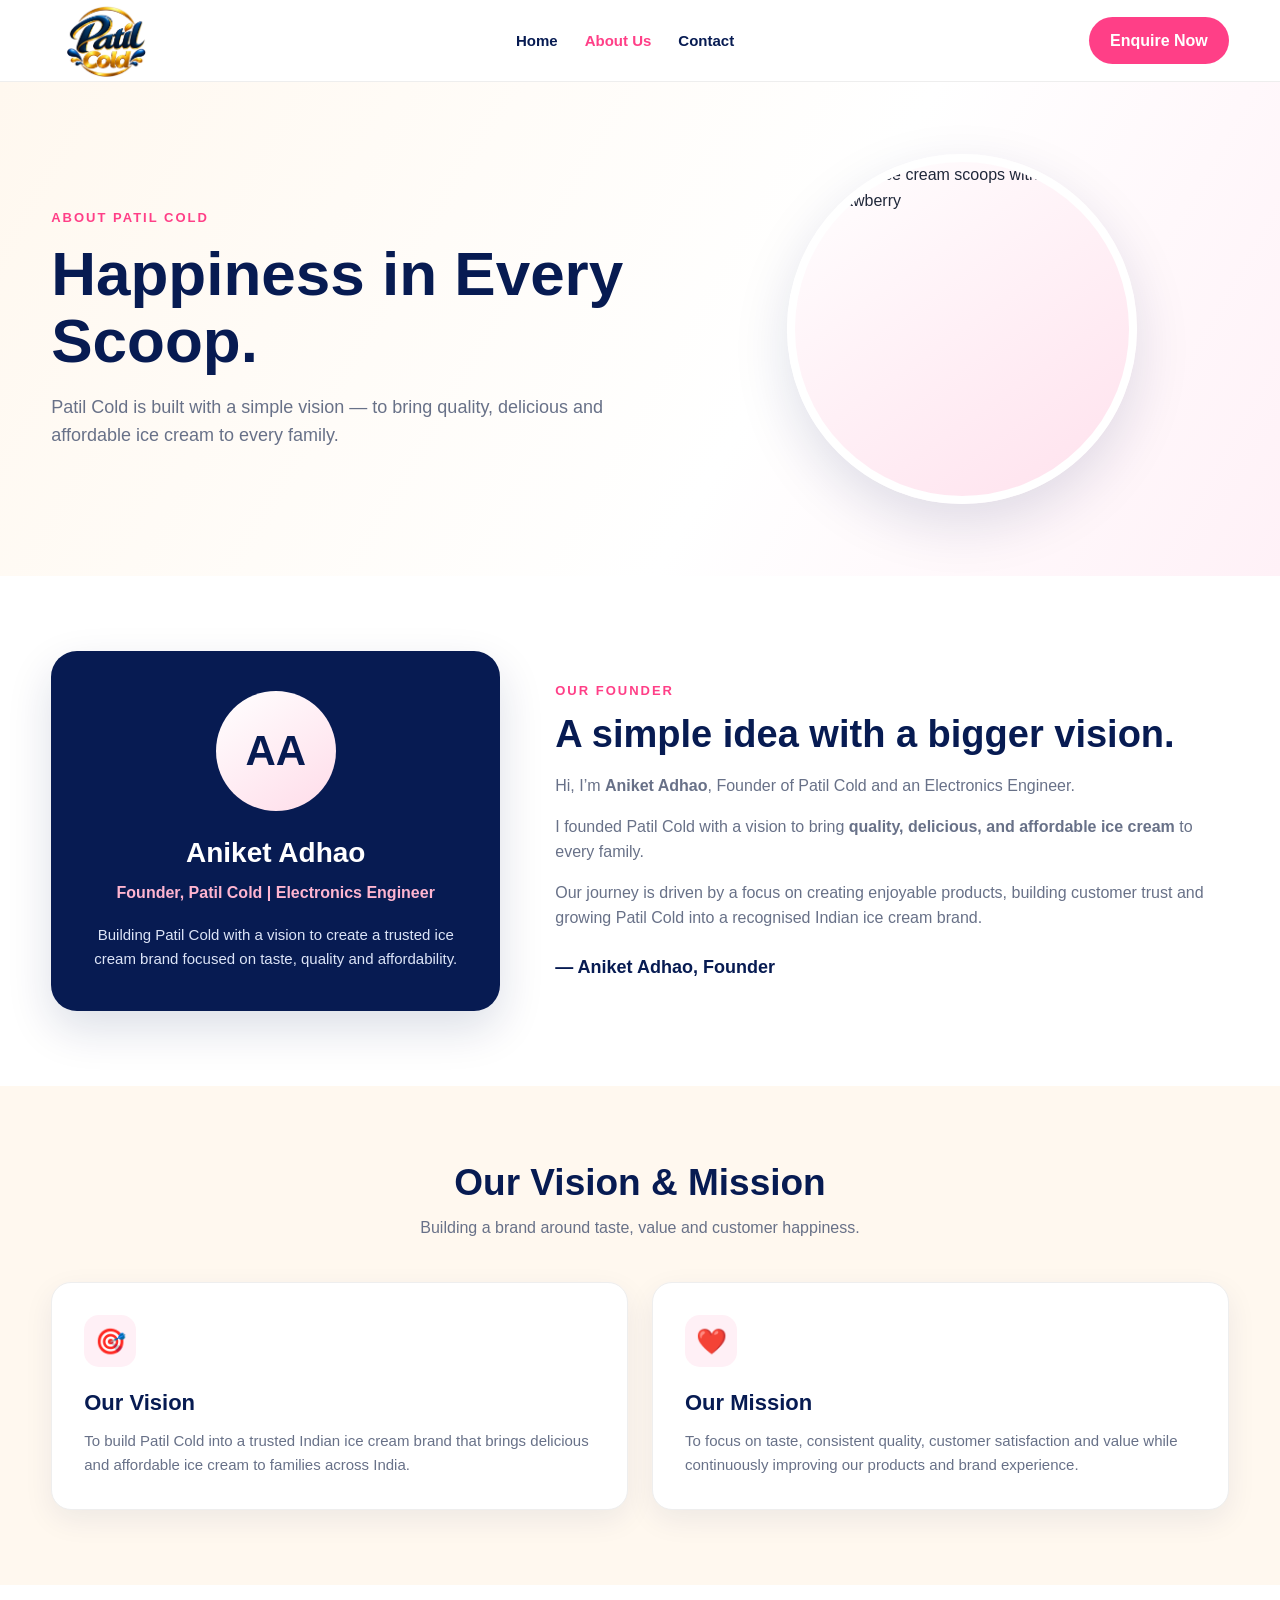
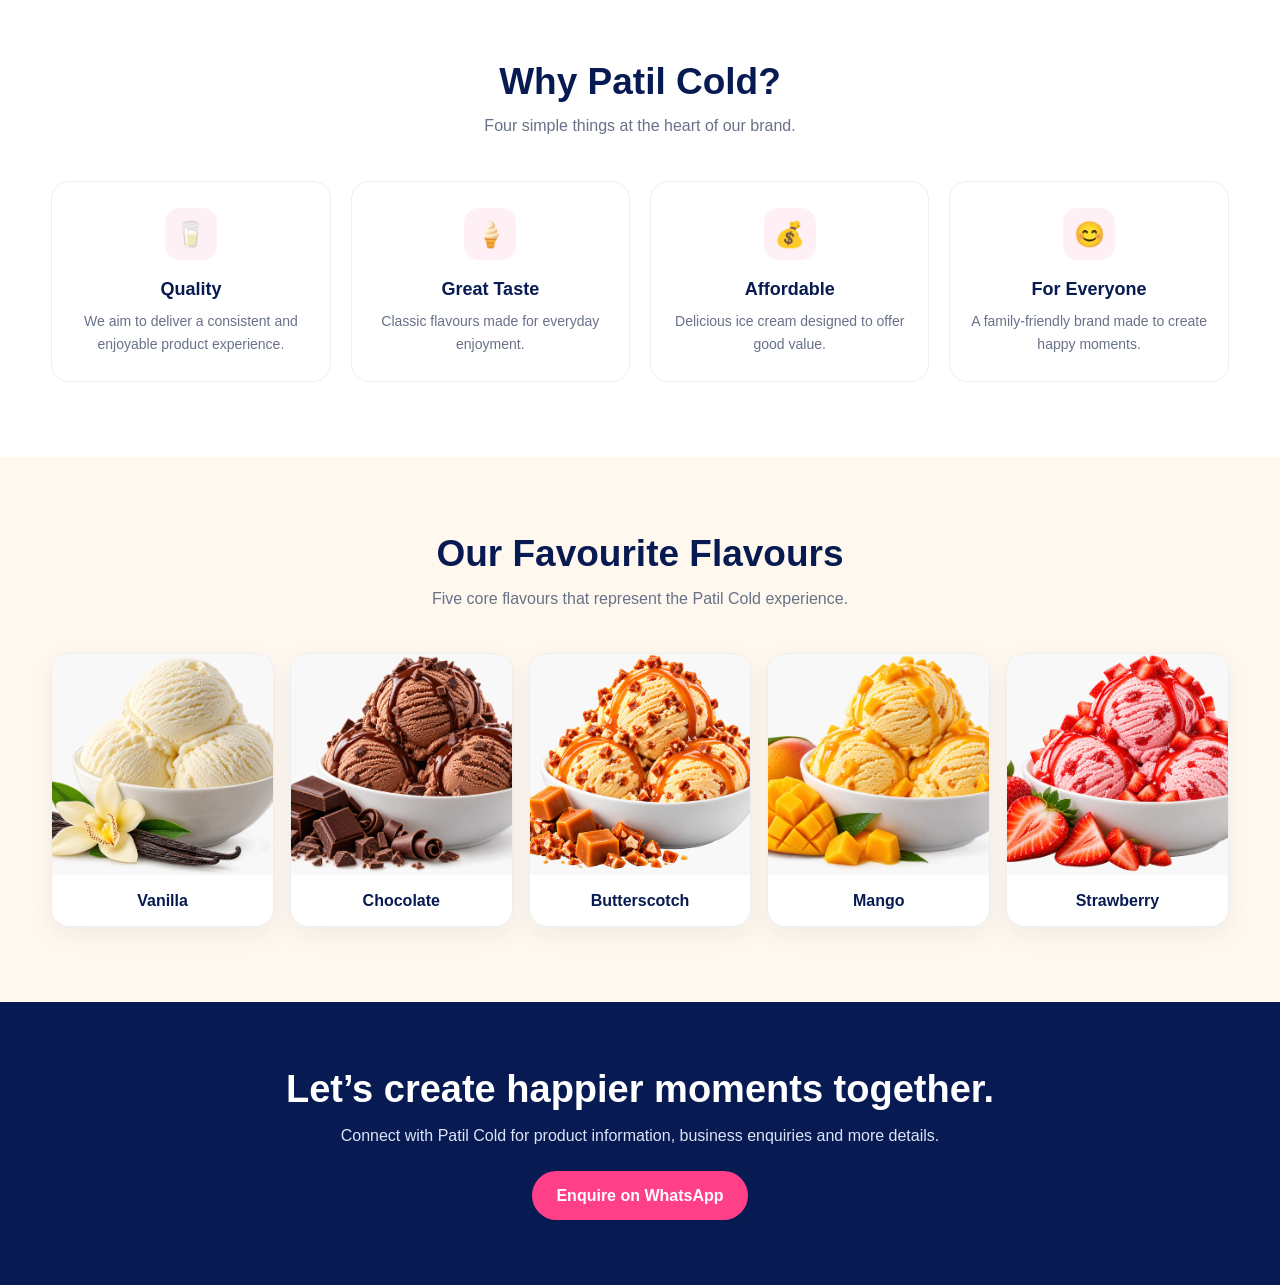
==== about.html @ 22b80b86 "Update about.html" ====
<!DOCTYPE html>
<html lang="en">
<head>
<meta charset="UTF-8">
<meta name="viewport" content="width=device-width, initial-scale=1.0">
<title>About Us | Patil Cold</title>
<meta name="description" content="Learn about Patil Cold, its founder Aniket Adhao, and our vision to bring quality, delicious and affordable ice cream to every family.">

<style>
* {
  box-sizing: border-box;
  margin: 0;
  padding: 0;
}

:root {
  --navy: #071b52;
  --pink: #ff3f87;
  --cream: #fff8ef;
  --text: #20283a;
  --muted: #687188;
}

html {
  scroll-behavior: smooth;
}

body {
  font-family: Arial, Helvetica, sans-serif;
  color: var(--text);
  background: #fff;
  line-height: 1.6;
}

a {
  text-decoration: none;
  color: inherit;
}

.container {
  width: 92%;
  max-width: 1180px;
  margin: 0 auto;
}

/* HEADER */
.site-header {
  height: 82px;
  background: #fff;
  border-bottom: 1px solid #eee;
  position: sticky;
  top: 0;
  z-index: 1000;
}

.header-inner {
  height: 100%;
  display: flex;
  align-items: center;
  justify-content: space-between;
  gap: 24px;
}

/* Smaller logo */
.logo {
  display: block;
  width: 110px;
  max-height: 72px;
  height: auto;
  object-fit: contain;
}

.nav-links {
  display: flex;
  align-items: center;
  gap: 27px;
  color: var(--navy);
  font-size: 15px;
  font-weight: 600;
}

.nav-links a:hover,
.nav-links a.active {
  color: var(--pink);
}

.enquire-btn {
  display: inline-block;
  background: var(--pink);
  color: #fff;
  padding: 11px 21px;
  border-radius: 25px;
  font-weight: 700;
  white-space: nowrap;
}

.menu-btn {
  display: none;
  background: transparent;
  border: 0;
  color: var(--navy);
  font-size: 28px;
  cursor: pointer;
}

/* ABOUT HERO */
.about-hero {
  background: linear-gradient(
    120deg,
    #fff8ef 0%,
    #fff 60%,
    #fff1f7 100%
  );
  padding: 72px 0;
}

.hero-inner {
  display: grid;
  grid-template-columns: 1.05fr 0.95fr;
  align-items: center;
  gap: 55px;
}

.eyebrow {
  font-size: 13px;
  letter-spacing: 2px;
  text-transform: uppercase;
  color: var(--pink);
  font-weight: 800;
  margin-bottom: 12px;
}

.hero-copy h1 {
  font-size: clamp(40px, 5vw, 62px);
  line-height: 1.08;
  color: var(--navy);
  margin-bottom: 18px;
}

.hero-copy p {
  max-width: 650px;
  color: var(--muted);
  font-size: 18px;
}

/* CIRCULAR ICE CREAM PHOTO */
.hero-badge {
  width: min(350px, 85vw);
  aspect-ratio: 1;
  margin: auto;
  border-radius: 50%;
  overflow: hidden;
  background: linear-gradient(145deg, #fff, #ffe1ed);
  border: 8px solid #fff;
  box-shadow: 0 20px 55px rgba(7, 27, 82, 0.13);
}

.hero-badge img {
  width: 100%;
  height: 100%;
  display: block;
  object-fit: cover;
  object-position: center;
}

/* GENERAL SECTIONS */
.section {
  padding: 75px 0;
}

/* FOUNDER */
.founder-grid {
  display: grid;
  grid-template-columns: 0.8fr 1.2fr;
  gap: 55px;
  align-items: center;
}

.founder-card {
  background: var(--navy);
  color: #fff;
  border-radius: 26px;
  padding: 40px;
  text-align: center;
  box-shadow: 0 18px 45px rgba(7, 27, 82, 0.14);
}

.founder-avatar {
  width: 120px;
  height: 120px;
  margin: 0 auto 20px;
  border-radius: 50%;
  background: linear-gradient(145deg, #fff, #ffdce9);
  display: flex;
  align-items: center;
  justify-content: center;
  color: var(--navy);
  font-size: 42px;
  font-weight: 800;
}

.founder-card h2 {
  font-size: 28px;
  margin-bottom: 4px;
}

.founder-role {
  color: #ffb5d0;
  font-weight: 700;
  margin-bottom: 18px;
}

.founder-card p {
  color: #dce4f7;
  font-size: 15px;
}

.story h2 {
  color: var(--navy);
  font-size: 38px;
  line-height: 1.15;
  margin-bottom: 16px;
}

.story p {
  color: var(--muted);
  margin-bottom: 15px;
}

.signature {
  margin-top: 22px;
  color: var(--navy);
  font-weight: 800;
  font-size: 18px;
}

/* VISION AND MISSION */
.cream {
  background: var(--cream);
}

.section-heading {
  text-align: center;
  max-width: 760px;
  margin: 0 auto 42px;
}

.section-heading h2 {
  color: var(--navy);
  font-size: 37px;
  line-height: 1.2;
  margin-bottom: 9px;
}

.section-heading p {
  color: var(--muted);
}

.vision-grid {
  display: grid;
  grid-template-columns: 1fr 1fr;
  gap: 24px;
}

.info-card {
  background: #fff;
  border: 1px solid #eee;
  border-radius: 20px;
  padding: 32px;
  box-shadow: 0 10px 30px rgba(7, 27, 82, 0.07);
}

.icon {
  width: 52px;
  height: 52px;
  border-radius: 15px;
  background: #fff0f6;
  display: flex;
  align-items: center;
  justify-content: center;
  font-size: 25px;
  margin-bottom: 18px;
}

.info-card h3 {
  color: var(--navy);
  font-size: 22px;
  margin-bottom: 8px;
}

.info-card p {
  color: var(--muted);
  font-size: 15px;
}

/* WHY PATIL COLD */
.why-grid {
  display: grid;
  grid-template-columns: repeat(4, 1fr);
  gap: 20px;
}

.why-card {
  padding: 26px 20px;
  text-align: center;
  border: 1px solid #eee;
  border-radius: 18px;
  background: #fff;
}

.why-card .icon {
  margin: 0 auto 15px;
}

.why-card h3 {
  font-size: 18px;
  color: var(--navy);
  margin-bottom: 7px;
}

.why-card p {
  font-size: 14px;
  color: var(--muted);
}

/* FLAVOURS */
.flavour-grid {
  display: grid;
  grid-template-columns: repeat(5, 1fr);
  gap: 16px;
}

.flavour-card {
  border-radius: 18px;
  overflow: hidden;
  background: #fff;
  border: 1px solid #eee;
  box-shadow: 0 8px 24px rgba(7, 27, 82, 0.06);
}

.flavour-card img {
  display: block;
  width: 100%;
  aspect-ratio: 1 / 1;
  object-fit: cover;
  background: #f8f8f8;
}

.flavour-card div {
  padding: 13px;
  text-align: center;
}

.flavour-card h3 {
  font-size: 16px;
  color: var(--navy);
}

/* WHATSAPP CTA */
.cta {
  background: var(--navy);
  color: #fff;
  text-align: center;
  padding: 65px 20px;
}

.cta h2 {
  font-size: 38px;
  line-height: 1.2;
  margin-bottom: 10px;
}

.cta p {
  color: #dce4f7;
  max-width: 650px;
  margin: 0 auto 22px;
}

.cta a {
  display: inline-block;
  background: var(--pink);
  color: #fff;
  padding: 12px 24px;
  border-radius: 25px;
  font-weight: 700;
}

/* RESPONSIVE */
@media (max-width: 1000px) {
  .nav-links {
    gap: 17px;
  }

  .flavour-grid {
    grid-template-columns: repeat(3, 1fr);
  }

  .why-grid {
    grid-template-columns: 1fr 1fr;
  }
}

@media (max-width: 850px) {
  .nav-links {
    display: none;
    position: absolute;
    top: 82px;
    left: 4%;
    right: 4%;
    background: #fff;
    border: 1px solid #eee;
    border-radius: 15px;
    box-shadow: 0 12px 35px rgba(7, 27, 82, 0.12);
    padding: 8px;
  }

  .nav-links.open {
    display: flex;
    flex-direction: column;
    align-items: stretch;
    gap: 0;
  }

  .nav-links a {
    padding: 12px 15px;
  }

  .enquire-btn {
    display: none;
  }

  .menu-btn {
    display: block;
  }

  .hero-inner,
  .founder-grid {
    grid-template-columns: 1fr;
    text-align: center;
  }

  .hero-copy p {
    margin: 0 auto;
  }

  .hero-badge {
    width: min(320px, 75vw);
  }

  .story {
    text-align: left;
  }

  .vision-grid {
    grid-template-columns: 1fr;
  }
}

@media (max-width: 600px) {
  .site-header {
    height: 74px;
  }

  .nav-links {
    top: 74px;
  }

  .logo {
    width: 100px;
    max-height: 64px;
  }

  .about-hero {
    padding: 52px 0;
  }

  .hero-copy h1 {
    font-size: 42px;
  }

  .hero-copy p {
    font-size: 16px;
  }

  .section {
    padding: 55px 0;
  }

  .section-heading h2,
  .story h2,
  .cta h2 {
    font-size: 30px;
  }

  .founder-card {
    padding: 30px 22px;
  }

  .why-grid {
    grid-template-columns: 1fr 1fr;
  }

  .flavour-grid {
    grid-template-columns: 1fr 1fr;
  }
}
</style>
</head>

<body>

<header class="site-header">
  <div class="container header-inner">

    <a href="index.html" aria-label="Patil Cold Home">
      <img src="assets/logo.png" alt="Patil Cold" class="logo">
    </a>

    <nav class="nav-links" id="navLinks" aria-label="Main navigation">
      <a href="index.html">Home</a>
      <a href="about.html" class="active">About Us</a>
      <a href="contact.html">Contact</a>
    </nav>

    <a class="enquire-btn"
       target="_blank"
       rel="noopener"
       href="https://wa.me/917666582152?text=Hello%20Patil%20Cold%2C%20I%20am%20interested%20in%20your%20ice%20cream%20products.%20Please%20share%20more%20details.%20Thank%20you.">
      Enquire Now
    </a>

    <button class="menu-btn" id="menuBtn" type="button"
            aria-label="Open menu" aria-expanded="false">☰</button>

  </div>
</header>

<main>

  <!-- ABOUT HERO -->
  <section class="about-hero">
    <div class="container hero-inner">

      <div class="hero-copy">
        <div class="eyebrow">About Patil Cold</div>
        <h1>Happiness in Every Scoop.</h1>
        <p>
          Patil Cold is built with a simple vision — to bring quality,
          delicious and affordable ice cream to every family.
        </p>
      </div>

      <div class="hero-badge">
        <img src="assets/about-icecream.png"
             alt="Delicious ice cream scoops with chocolate and strawberry">
      </div>

    </div>
  </section>

  <!-- FOUNDER -->
  <section class="section">
    <div class="container founder-grid">

      <div class="founder-card">
        <div class="founder-avatar">AA</div>
        <h2>Aniket Adhao</h2>
        <div class="founder-role">
          Founder, Patil Cold | Electronics Engineer
        </div>
        <p>
          Building Patil Cold with a vision to create a trusted ice cream
          brand focused on taste, quality and affordability.
        </p>
      </div>

      <div class="story">
        <div class="eyebrow">Our Founder</div>
        <h2>A simple idea with a bigger vision.</h2>
        <p>
          Hi, I’m <strong>Aniket Adhao</strong>, Founder of Patil Cold
          and an Electronics Engineer.
        </p>
        <p>
          I founded Patil Cold with a vision to bring
          <strong>quality, delicious, and affordable ice cream</strong>
          to every family.
        </p>
        <p>
          Our journey is driven by a focus on creating enjoyable products,
          building customer trust and growing Patil Cold into a recognised
          Indian ice cream brand.
        </p>
        <div class="signature">— Aniket Adhao, Founder</div>
      </div>

    </div>
  </section>

  <!-- VISION AND MISSION -->
  <section class="section cream">
    <div class="container">

      <div class="section-heading">
        <h2>Our Vision &amp; Mission</h2>
        <p>Building a brand around taste, value and customer happiness.</p>
      </div>

      <div class="vision-grid">

        <article class="info-card">
          <div class="icon">🎯</div>
          <h3>Our Vision</h3>
          <p>
            To build Patil Cold into a trusted Indian ice cream brand
            that brings delicious and affordable ice cream to families
            across India.
          </p>
        </article>

        <article class="info-card">
          <div class="icon">❤️</div>
          <h3>Our Mission</h3>
          <p>
            To focus on taste, consistent quality, customer satisfaction
            and value while continuously improving our products and
            brand experience.
          </p>
        </article>

      </div>
    </div>
  </section>

  <!-- WHY PATIL COLD -->
  <section class="section">
    <div class="container">

      <div class="section-heading">
        <h2>Why Patil Cold?</h2>
        <p>Four simple things at the heart of our brand.</p>
      </div>

      <div class="why-grid">

        <article class="why-card">
          <div class="icon">🥛</div>
          <h3>Quality</h3>
          <p>We aim to deliver a consistent and enjoyable product experience.</p>
        </article>

        <article class="why-card">
          <div class="icon">🍦</div>
          <h3>Great Taste</h3>
          <p>Classic flavours made for everyday enjoyment.</p>
        </article>

        <article class="why-card">
          <div class="icon">💰</div>
          <h3>Affordable</h3>
          <p>Delicious ice cream designed to offer good value.</p>
        </article>

        <article class="why-card">
          <div class="icon">😊</div>
          <h3>For Everyone</h3>
          <p>A family-friendly brand made to create happy moments.</p>
        </article>

      </div>
    </div>
  </section>

  <!-- FAVOURITE FLAVOURS -->
  <section class="section cream">
    <div class="container">

      <div class="section-heading">
        <h2>Our Favourite Flavours</h2>
        <p>Five core flavours that represent the Patil Cold experience.</p>
      </div>

      <div class="flavour-grid">

        <a class="flavour-card" href="products.html?flavour=Vanilla">
          <img src="assets/products/vanilla.png" alt="Patil Cold Vanilla">
          <div><h3>Vanilla</h3></div>
        </a>

        <a class="flavour-card" href="products.html?flavour=Chocolate">
          <img src="assets/products/chocolate.png" alt="Patil Cold Chocolate">
          <div><h3>Chocolate</h3></div>
        </a>

        <a class="flavour-card" href="products.html?flavour=Butterscotch">
          <img src="assets/products/butterscotch.png" alt="Patil Cold Butterscotch">
          <div><h3>Butterscotch</h3></div>
        </a>

        <a class="flavour-card" href="products.html?flavour=Mango">
          <img src="assets/products/mango.png" alt="Patil Cold Mango">
          <div><h3>Mango</h3></div>
        </a>

        <a class="flavour-card" href="products.html?flavour=Strawberry">
          <img src="assets/products/strawberry.png" alt="Patil Cold Strawberry">
          <div><h3>Strawberry</h3></div>
        </a>

      </div>
    </div>
  </section>

  <!-- WHATSAPP CTA -->
  <section class="cta">
    <div class="container">
      <h2>Let’s create happier moments together.</h2>
      <p>
        Connect with Patil Cold for product information,
        business enquiries and more details.
      </p>
      <a target="_blank"
         rel="noopener"
         href="https://wa.me/917666582152?text=Hello%20Patil%20Cold%2C%20I%20am%20interested%20in%20your%20ice%20cream%20products.%20Please%20share%20more%20details.%20Thank%20you.">
        Enquire on WhatsApp
      </a>
    </div>
  </section>

</main>

<script>
(function () {
  const button = document.getElementById('menuBtn');
  const nav = document.getElementById('navLinks');

  button.addEventListener('click', function () {
    const isOpen = nav.classList.toggle('open');

    button.textContent = isOpen ? '✕' : '☰';
    button.setAttribute('aria-expanded', isOpen ? 'true' : 'false');
  });

  nav.querySelectorAll('a').forEach(function (link) {
    link.addEventListener('click', function () {
      nav.classList.remove('open');
      button.textContent = '☰';
      button.setAttribute('aria-expanded', 'false');
    });
  });
})();
</script>

</body>
</html>
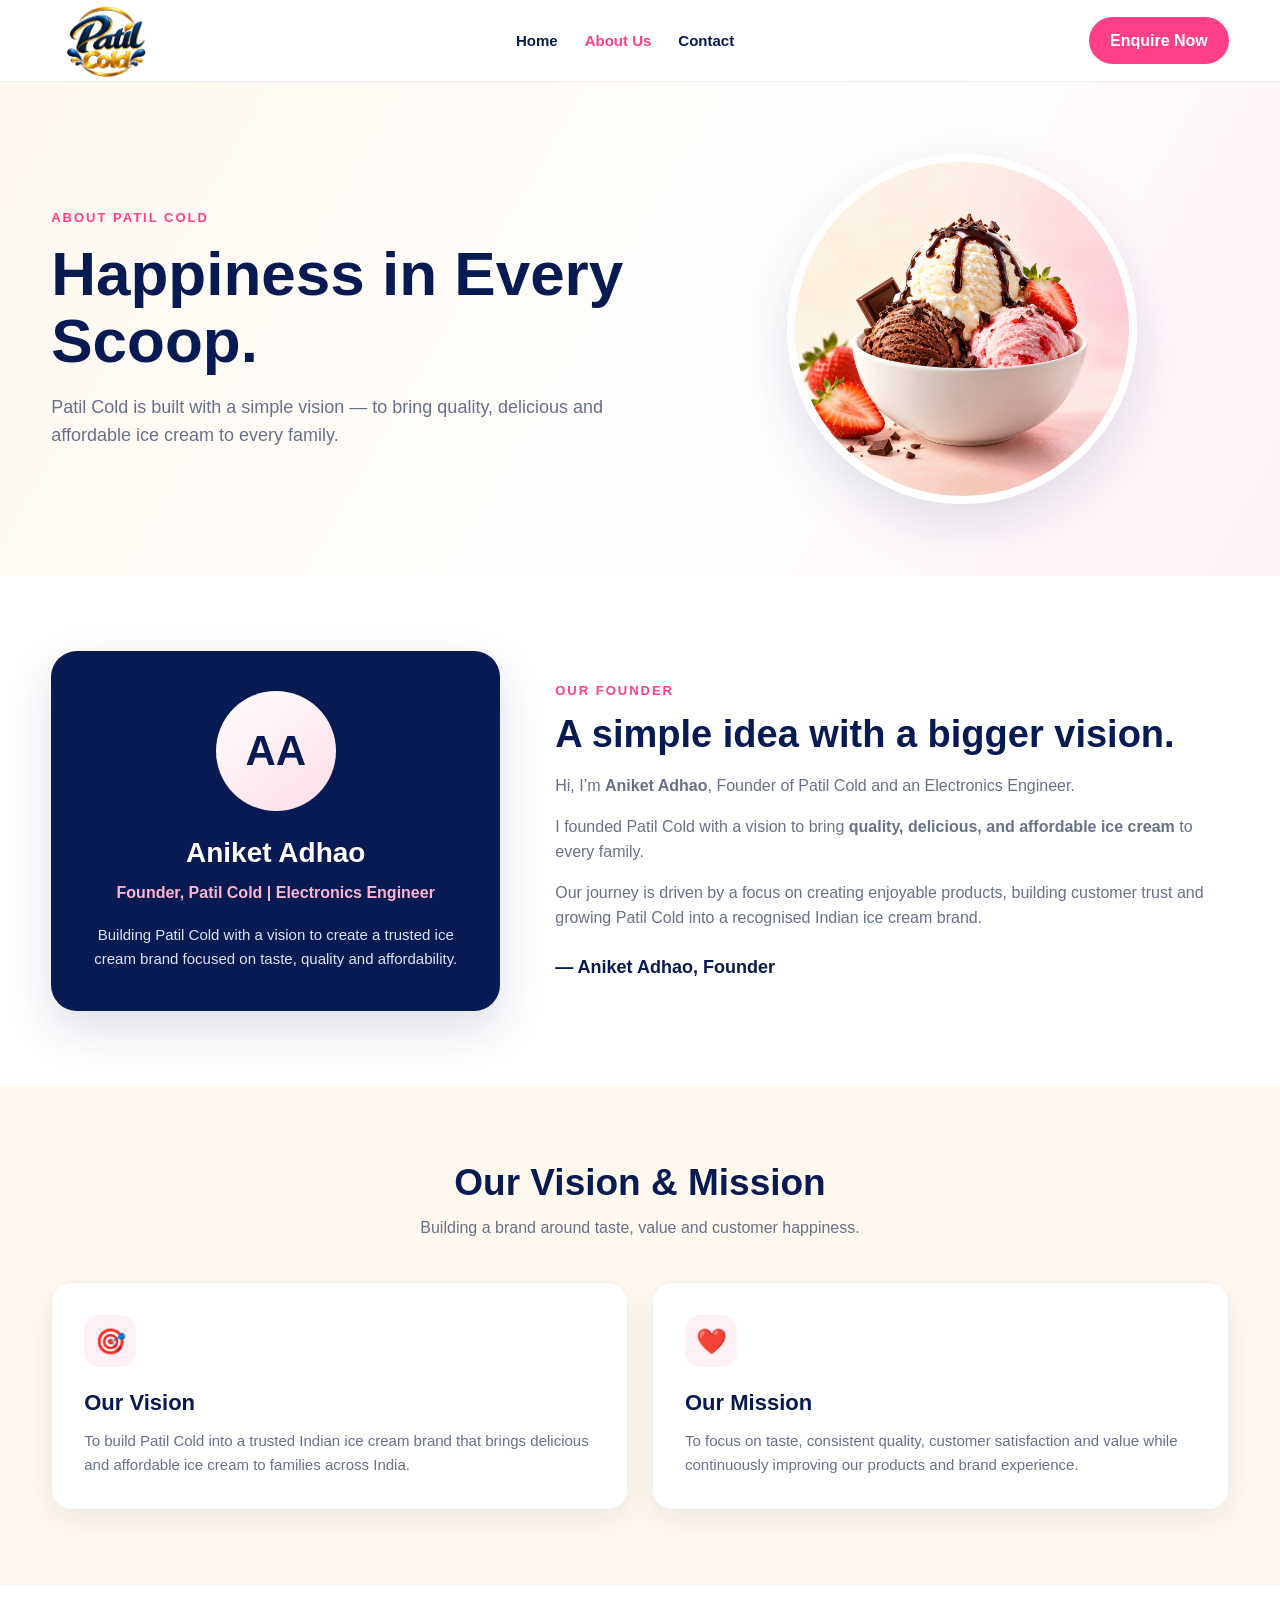
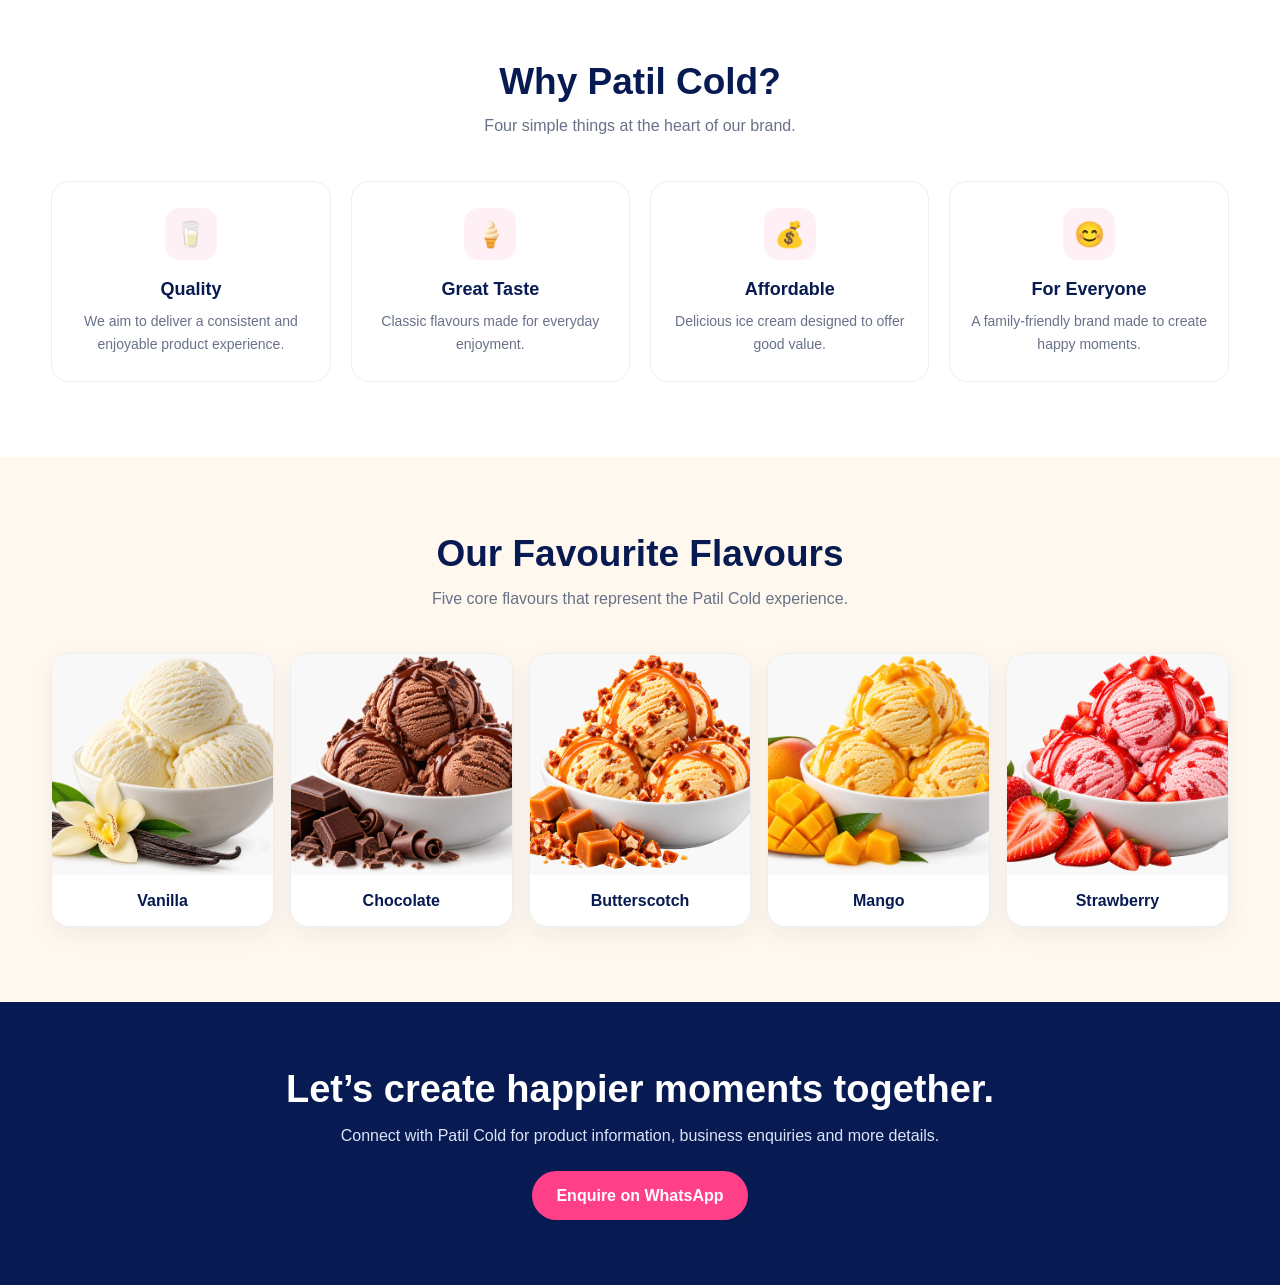
==== commit 76ff7d51: "Update about.html" ====
--- a/about.html
+++ b/about.html
@@ -514,7 +514,7 @@
   <div class="container header-inner">
 
     <a href="index.html" aria-label="Patil Cold Home">
-      <img src="assets/logo.png" alt="Patil Cold" class="logo">
+      <img src="assets/logo.webp" alt="Patil Cold" class="logo">
     </a>
 
     <nav class="nav-links" id="navLinks" aria-label="Main navigation">
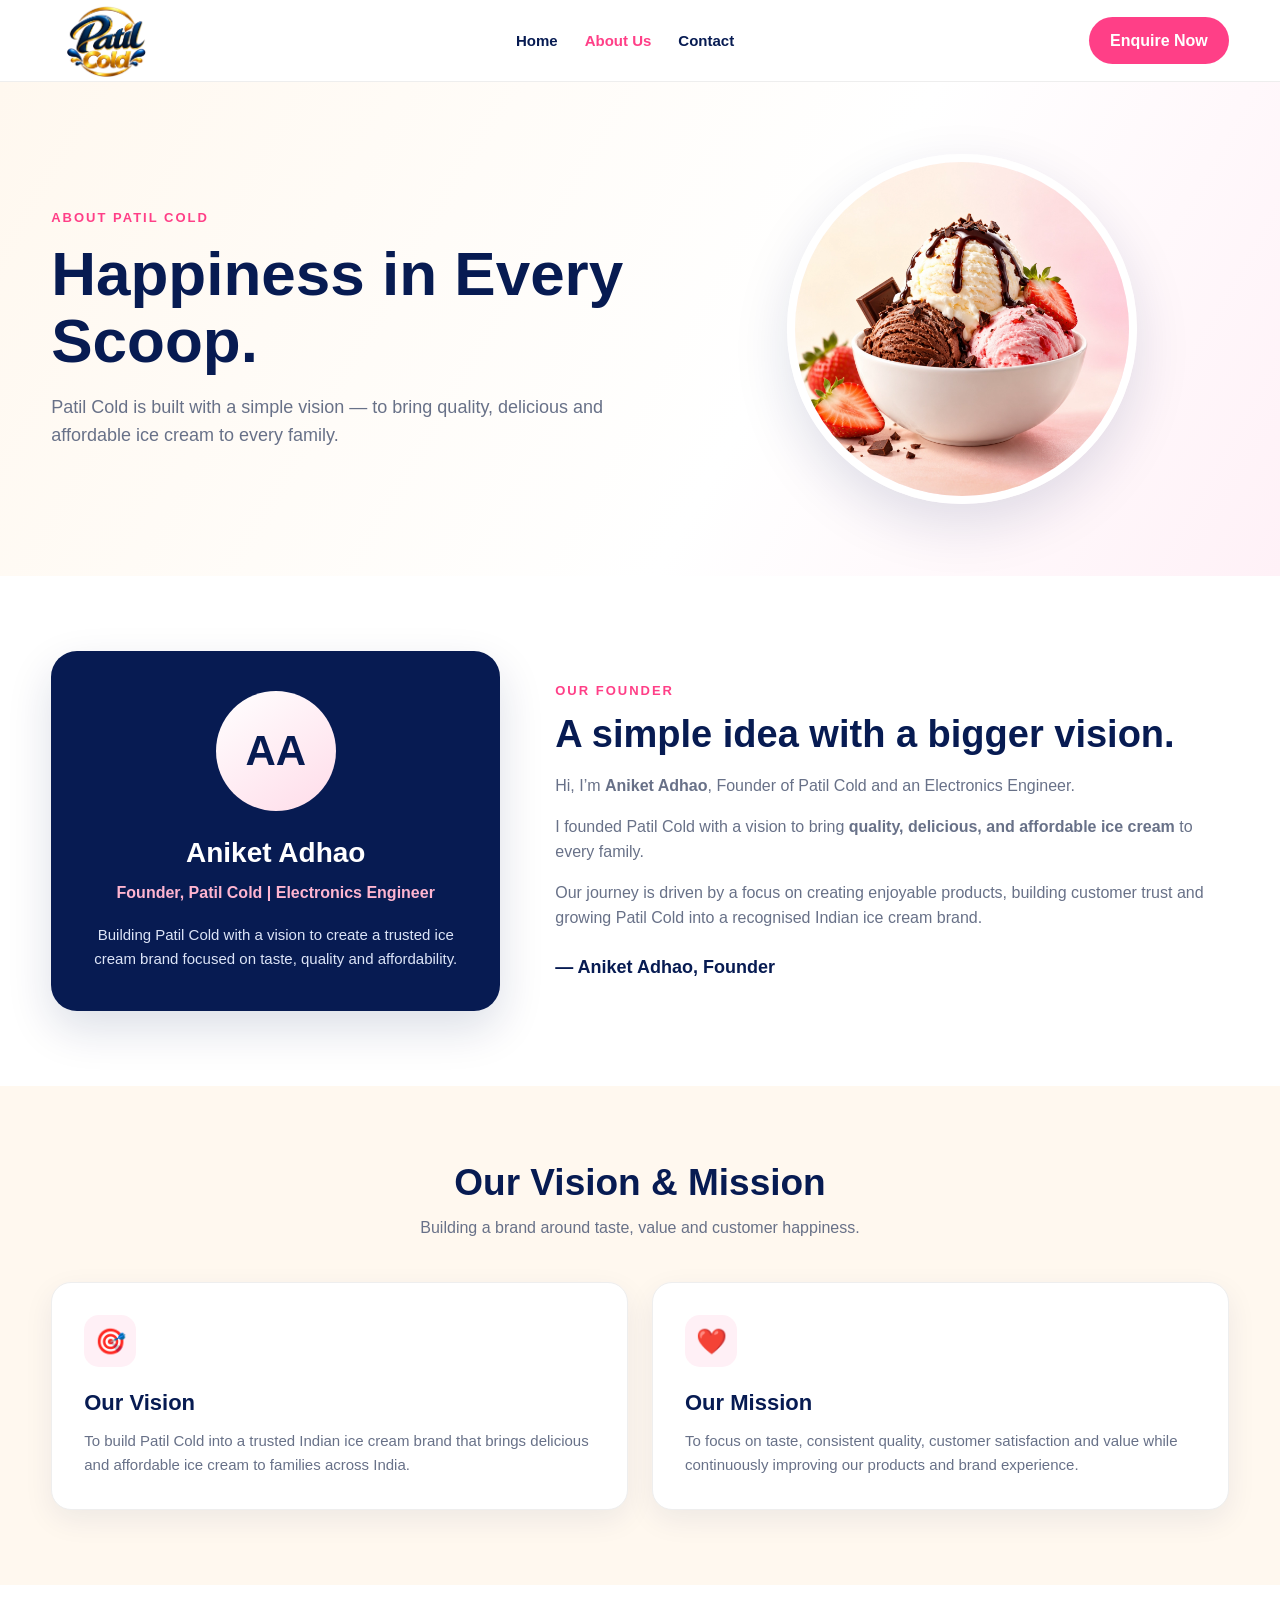
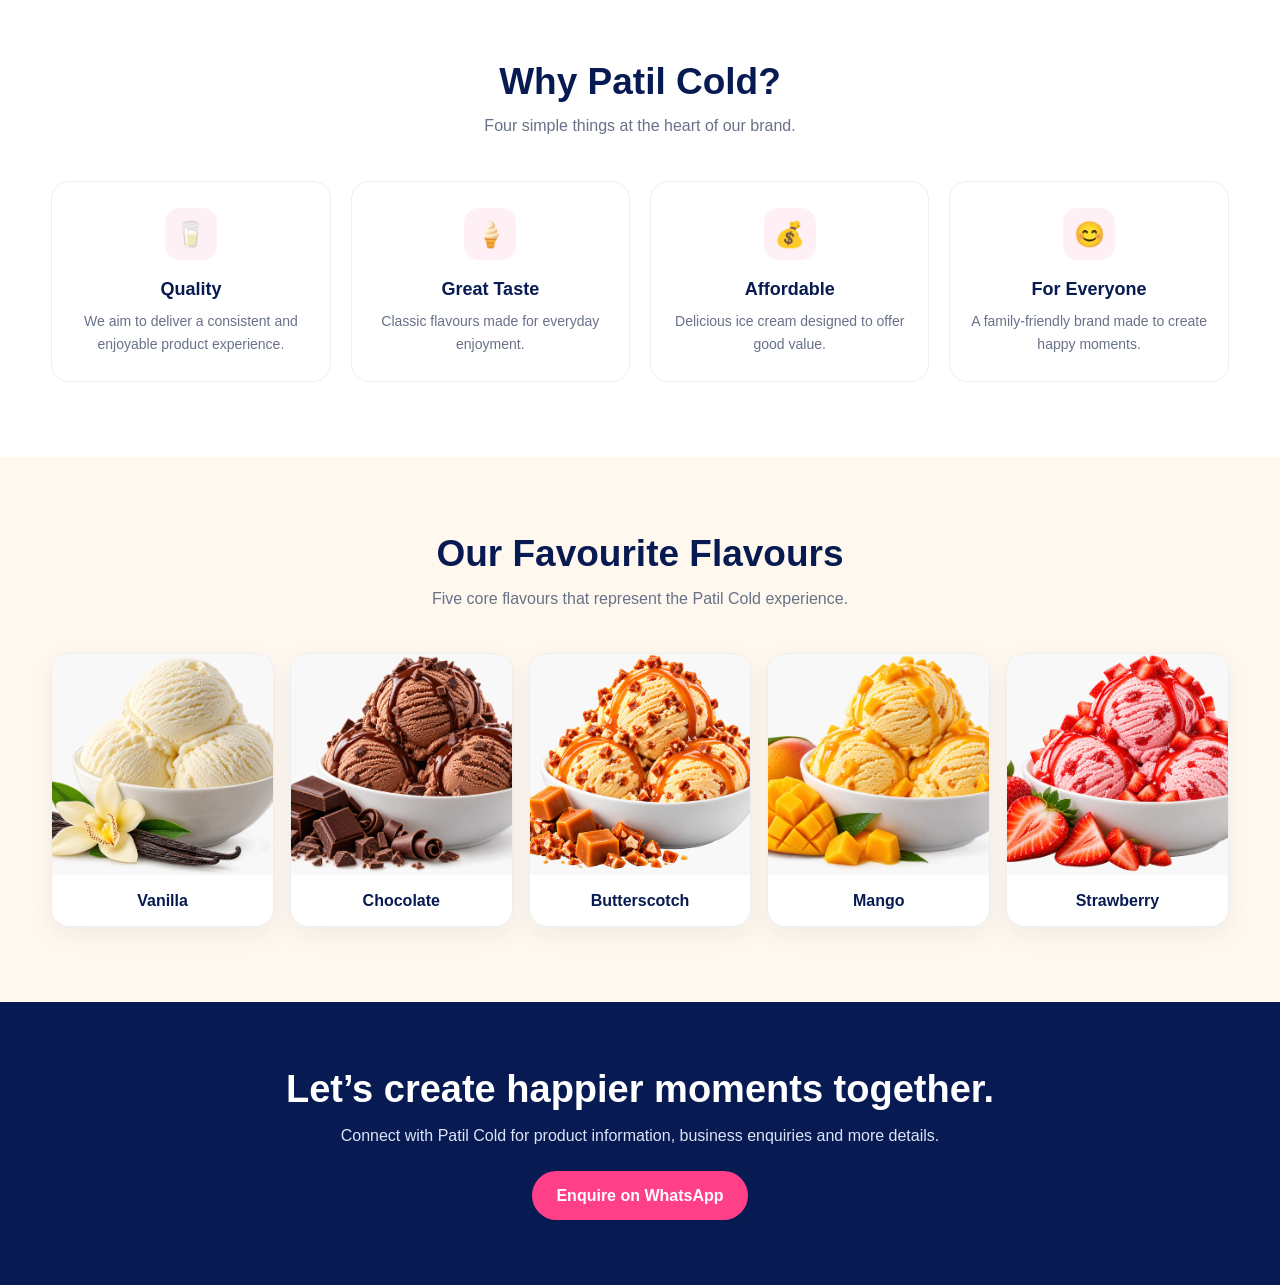
==== commit 75919b5f: "Update about.html" ====
--- a/about.html
+++ b/about.html
@@ -1,4 +1,3 @@
-
 <!DOCTYPE html>
 <html lang="en">
 <head>
@@ -552,7 +551,7 @@
       </div>
 
       <div class="hero-badge">
-        <img src="assets/about-icecream.png"
+        <img src="assets/about-icecream.webp"
              alt="Delicious ice cream scoops with chocolate and strawberry">
       </div>
 
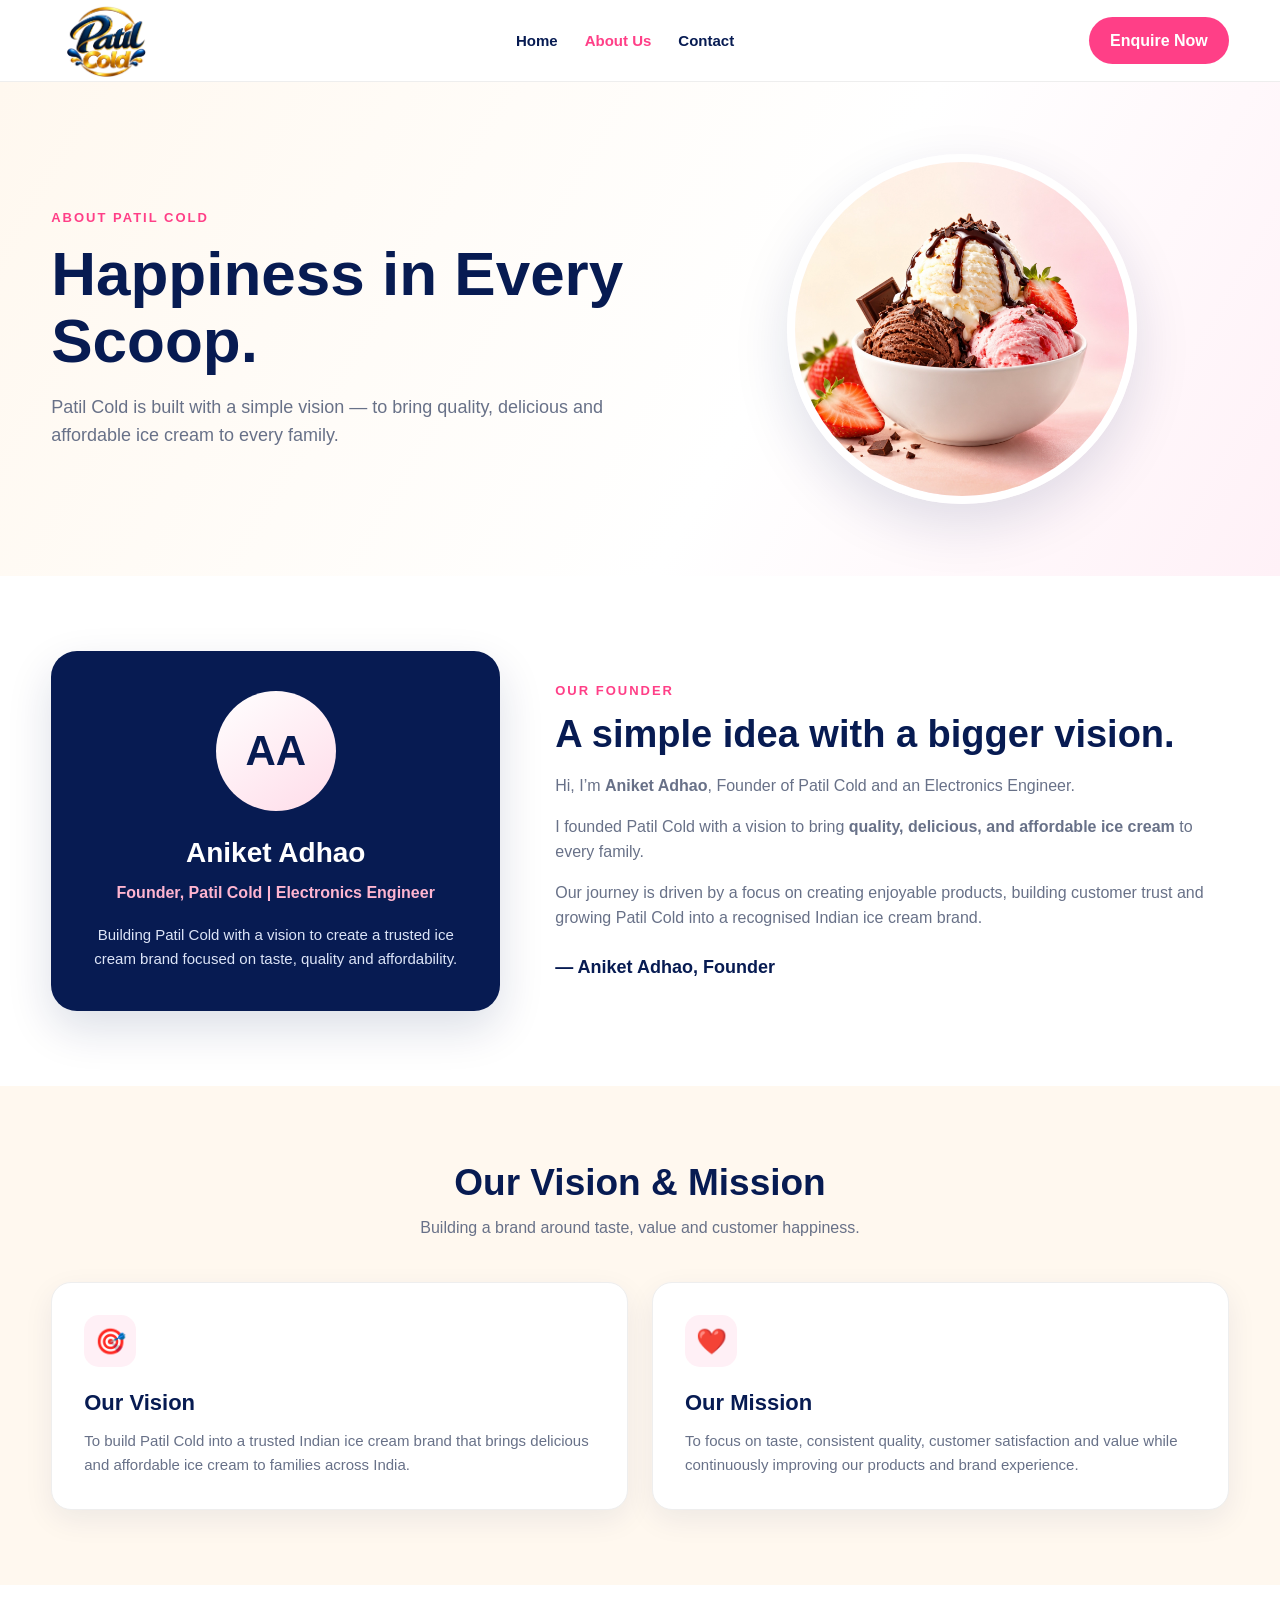
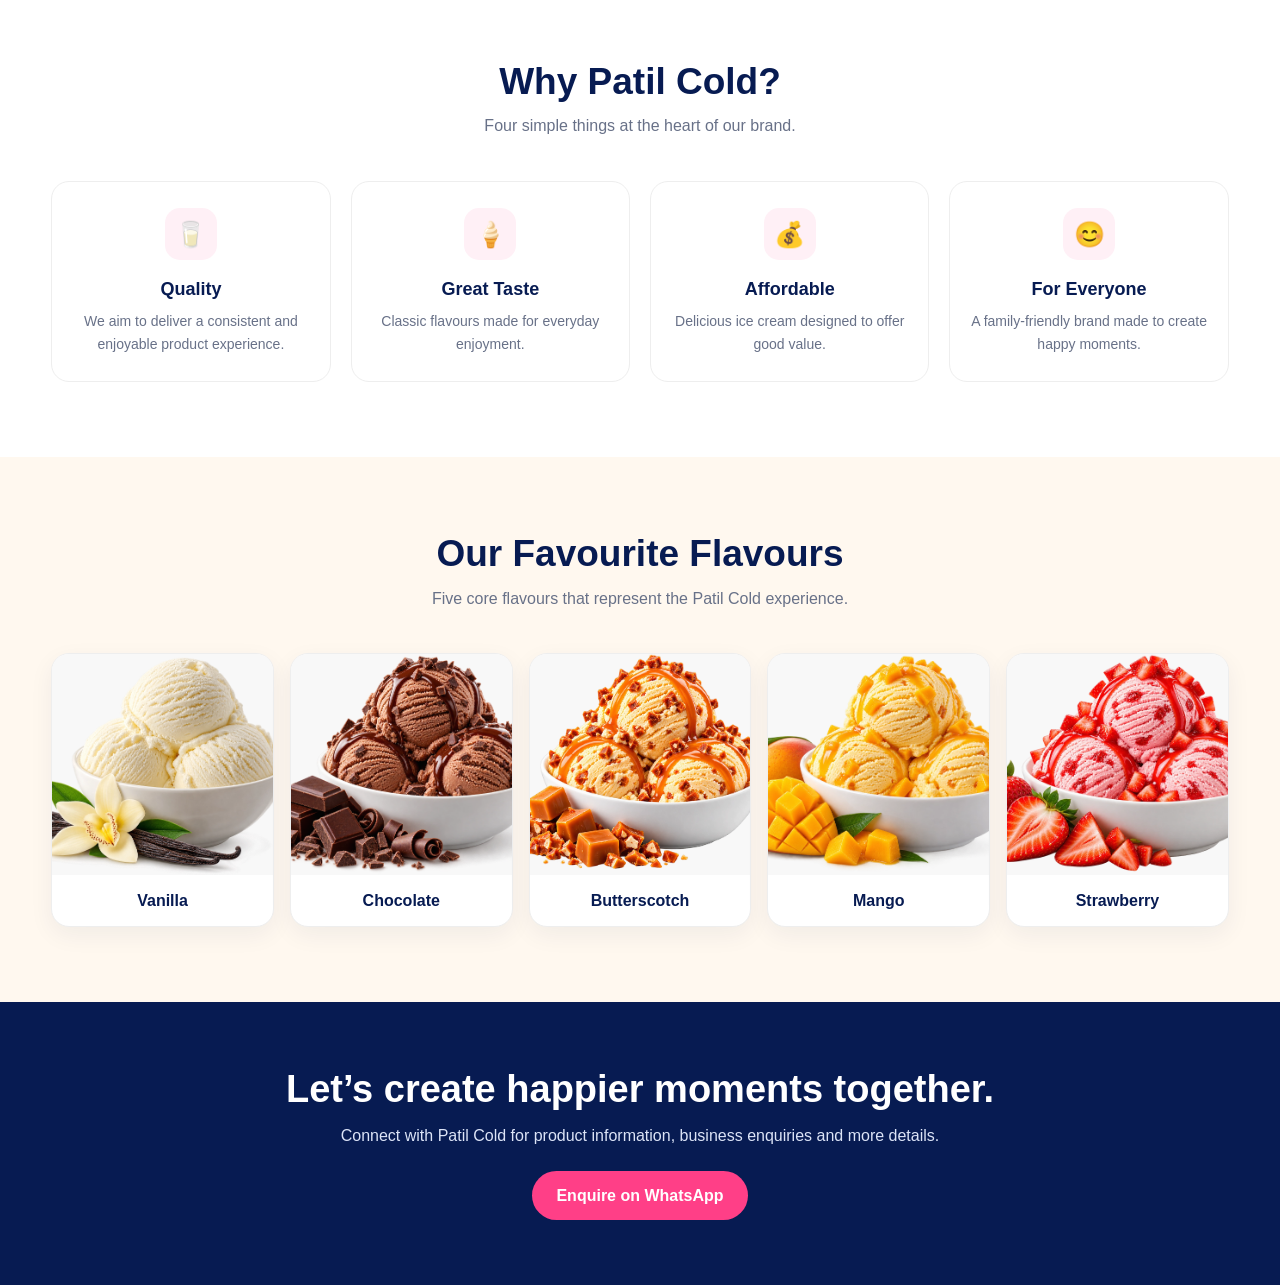
==== commit ea7904d7: "Update about.html" ====
--- a/about.html
+++ b/about.html
@@ -683,27 +683,27 @@
       <div class="flavour-grid">
 
         <a class="flavour-card" href="products.html?flavour=Vanilla">
-          <img src="assets/products/vanilla.png" alt="Patil Cold Vanilla">
+          <img src="assets/products/vanilla.webp" alt="Patil Cold Vanilla">
           <div><h3>Vanilla</h3></div>
         </a>
 
         <a class="flavour-card" href="products.html?flavour=Chocolate">
-          <img src="assets/products/chocolate.png" alt="Patil Cold Chocolate">
+          <img src="assets/products/chocolate.webp" alt="Patil Cold Chocolate">
           <div><h3>Chocolate</h3></div>
         </a>
 
         <a class="flavour-card" href="products.html?flavour=Butterscotch">
-          <img src="assets/products/butterscotch.png" alt="Patil Cold Butterscotch">
+          <img src="assets/products/butterscotch.webp" alt="Patil Cold Butterscotch">
           <div><h3>Butterscotch</h3></div>
         </a>
 
         <a class="flavour-card" href="products.html?flavour=Mango">
-          <img src="assets/products/mango.png" alt="Patil Cold Mango">
+          <img src="assets/products/mango.webp" alt="Patil Cold Mango">
           <div><h3>Mango</h3></div>
         </a>
 
         <a class="flavour-card" href="products.html?flavour=Strawberry">
-          <img src="assets/products/strawberry.png" alt="Patil Cold Strawberry">
+          <img src="assets/products/strawberry.webp" alt="Patil Cold Strawberry">
           <div><h3>Strawberry</h3></div>
         </a>
 
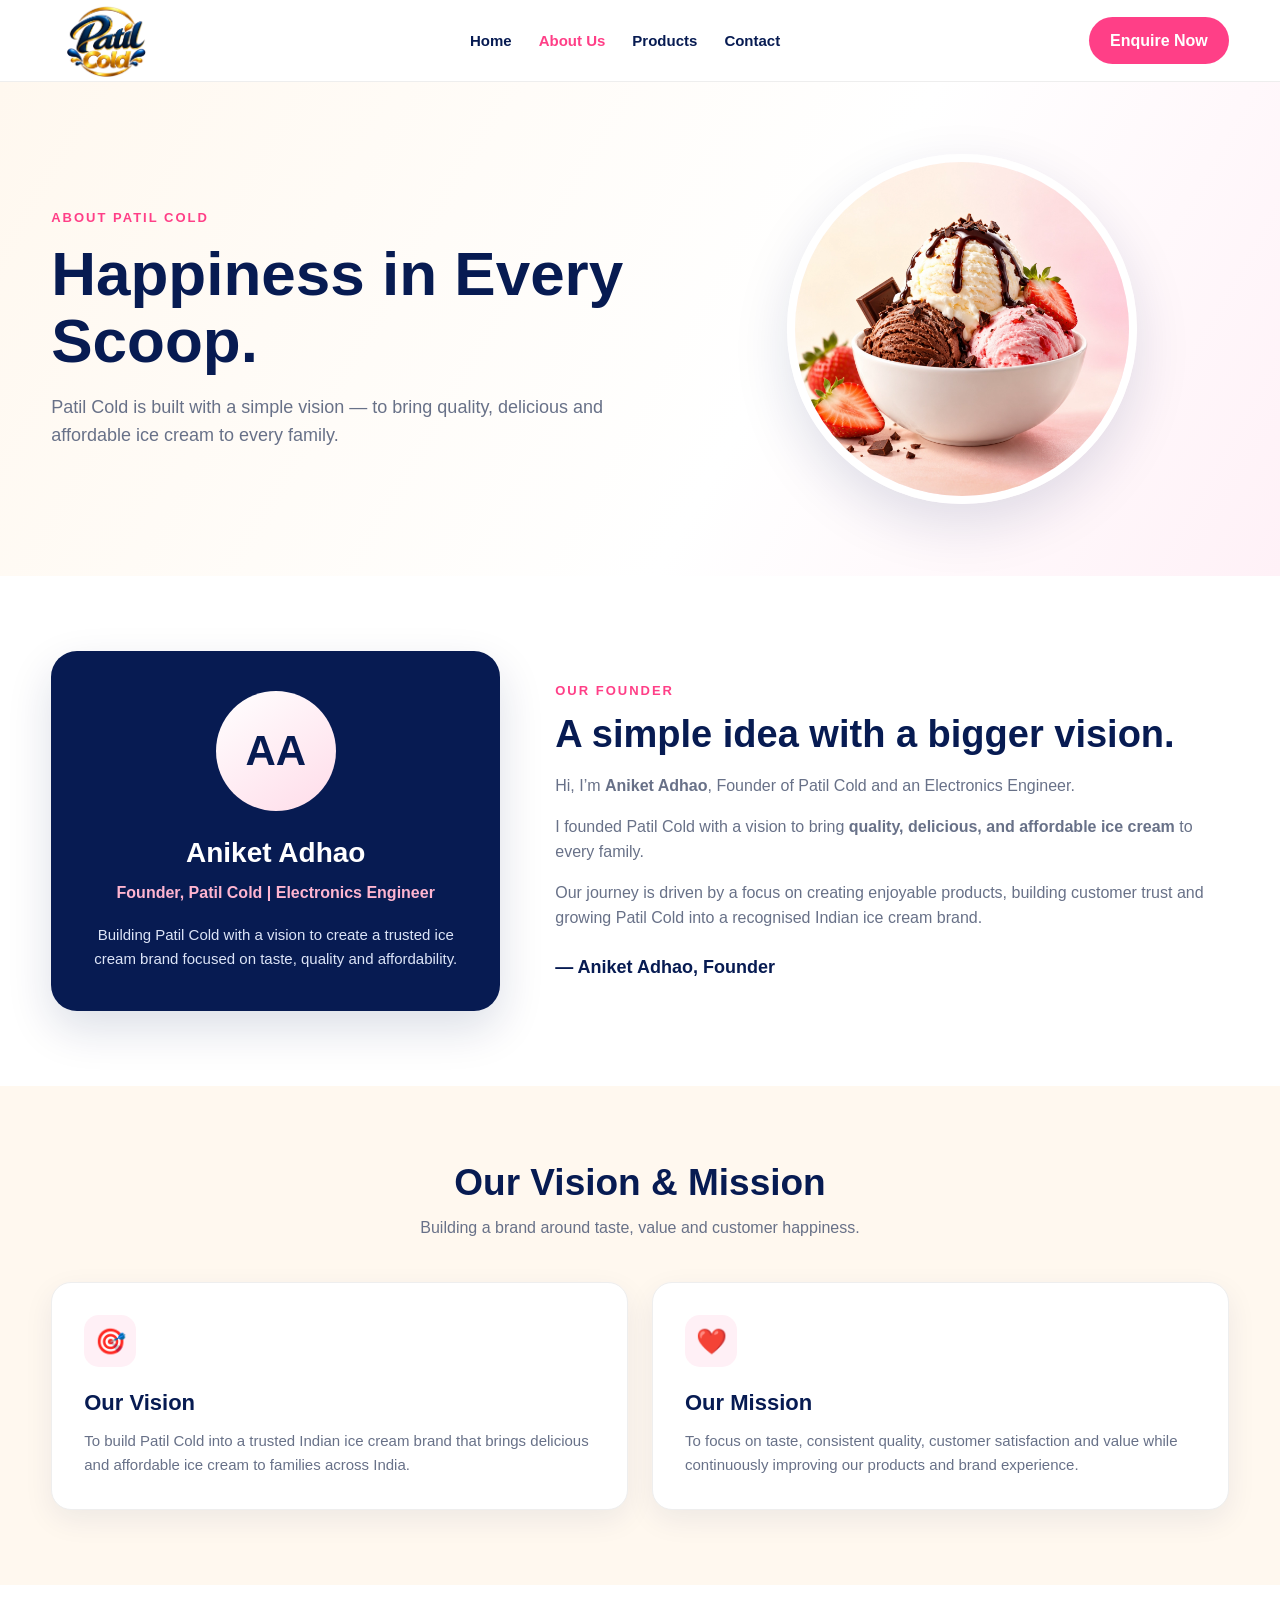
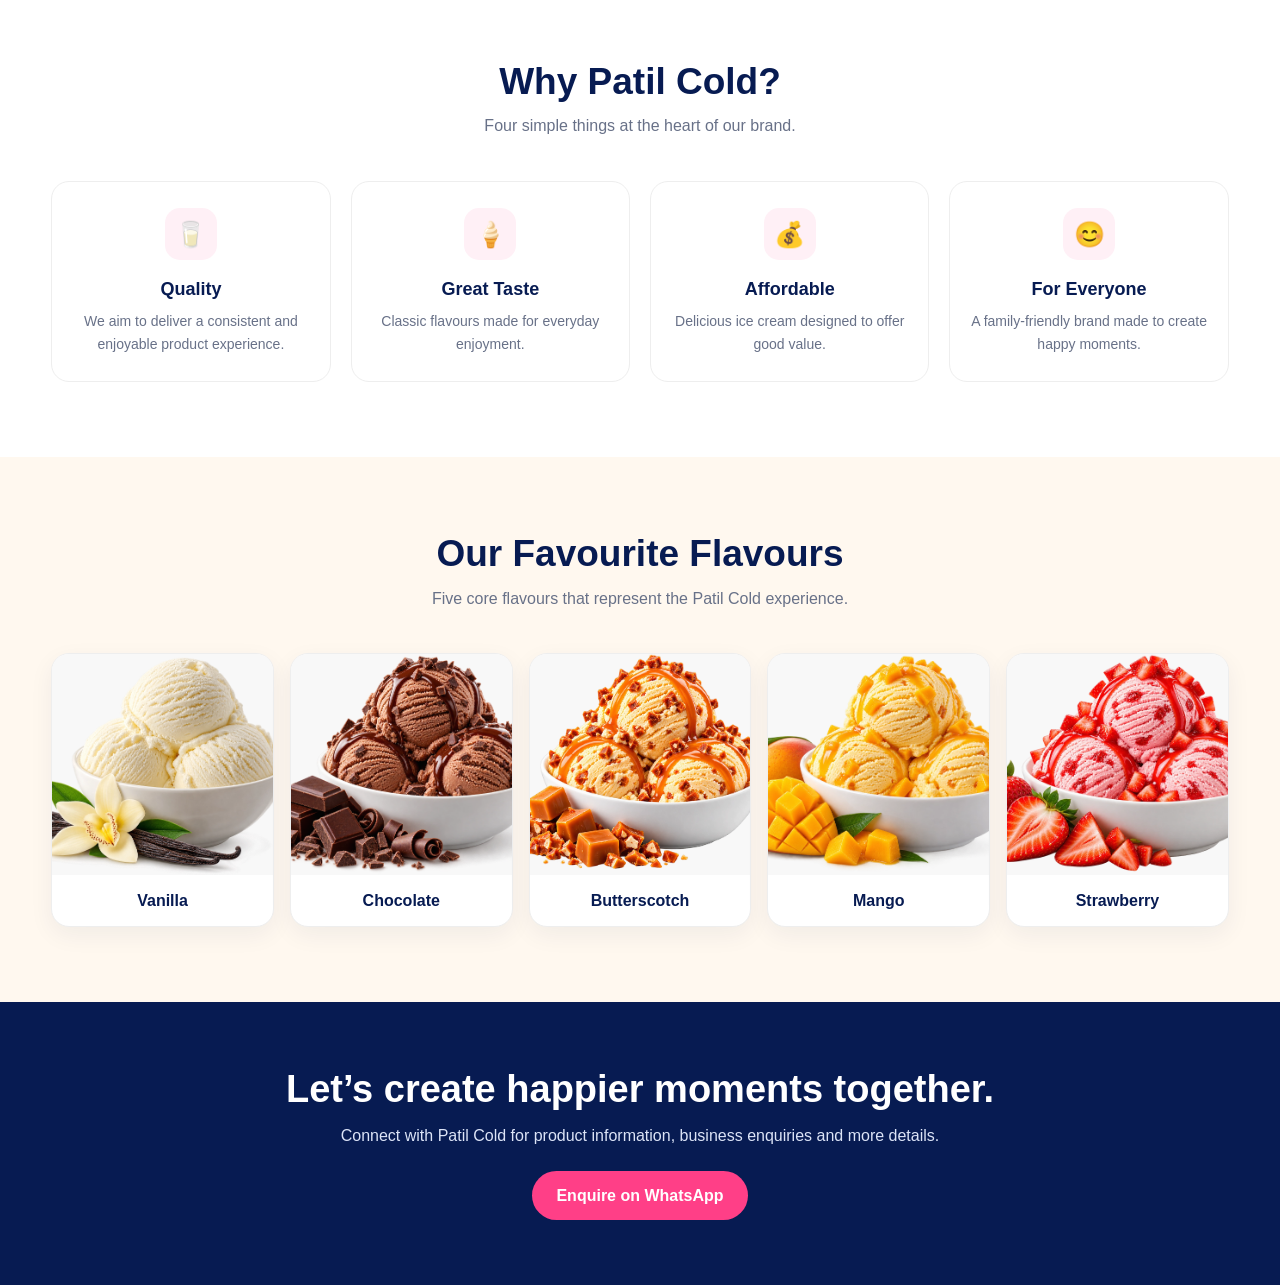
==== commit 576d2a60: "Update about.html" ====
--- a/about.html
+++ b/about.html
@@ -519,6 +519,7 @@
     <nav class="nav-links" id="navLinks" aria-label="Main navigation">
       <a href="index.html">Home</a>
       <a href="about.html" class="active">About Us</a>
+      <a href="products.html">Products</a>
       <a href="contact.html">Contact</a>
     </nav>
 
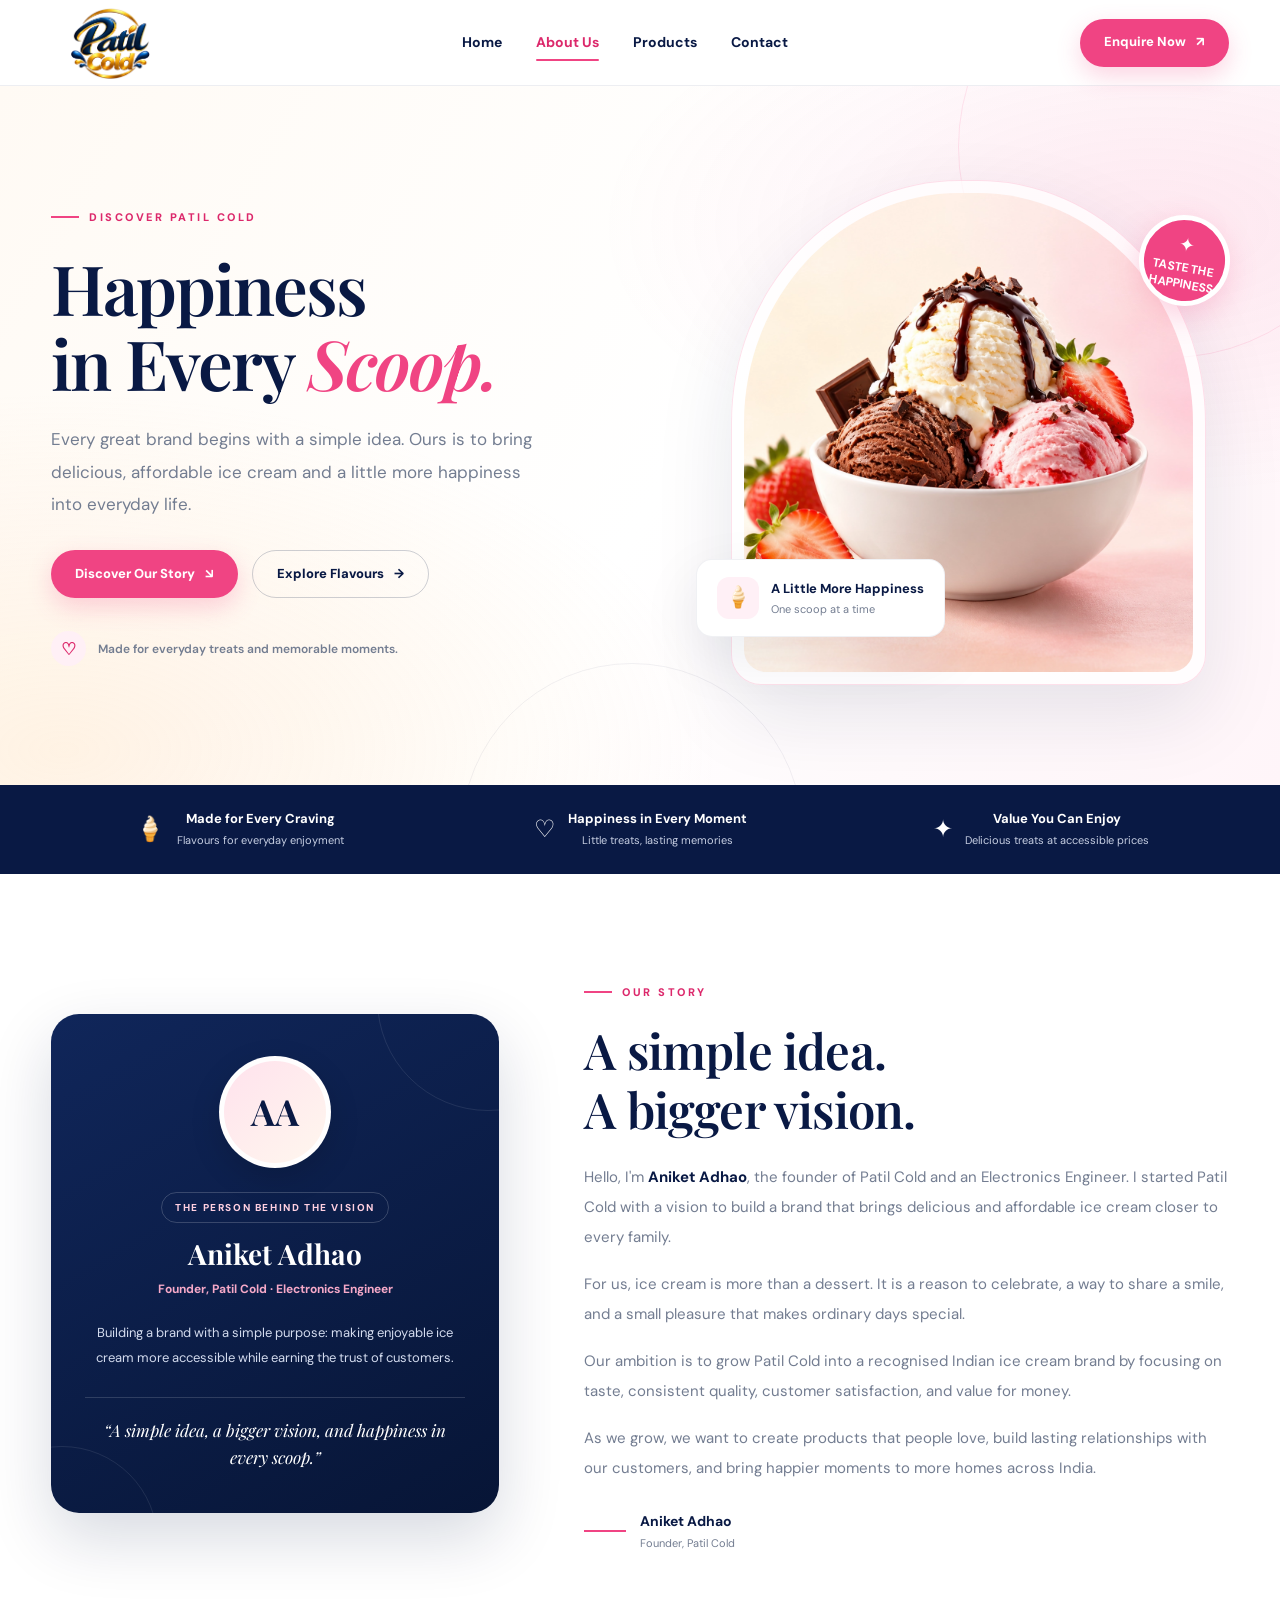
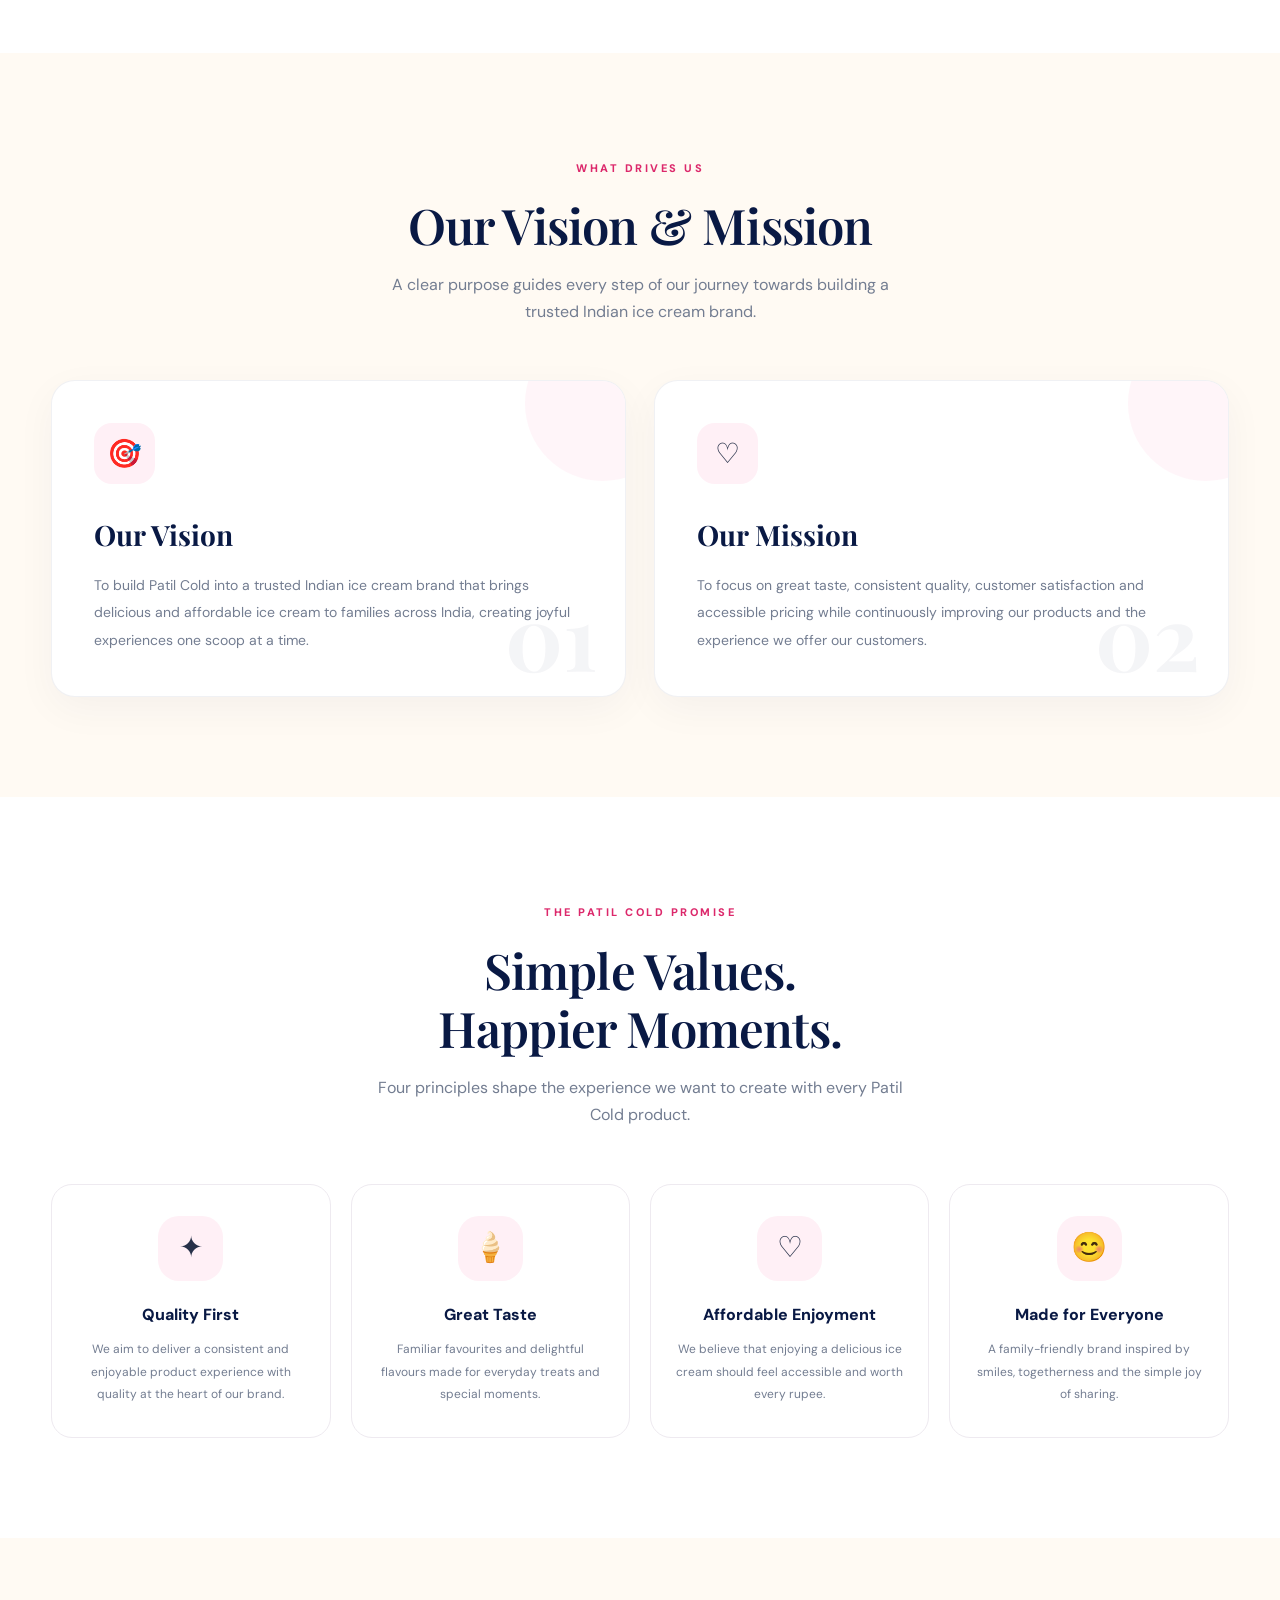
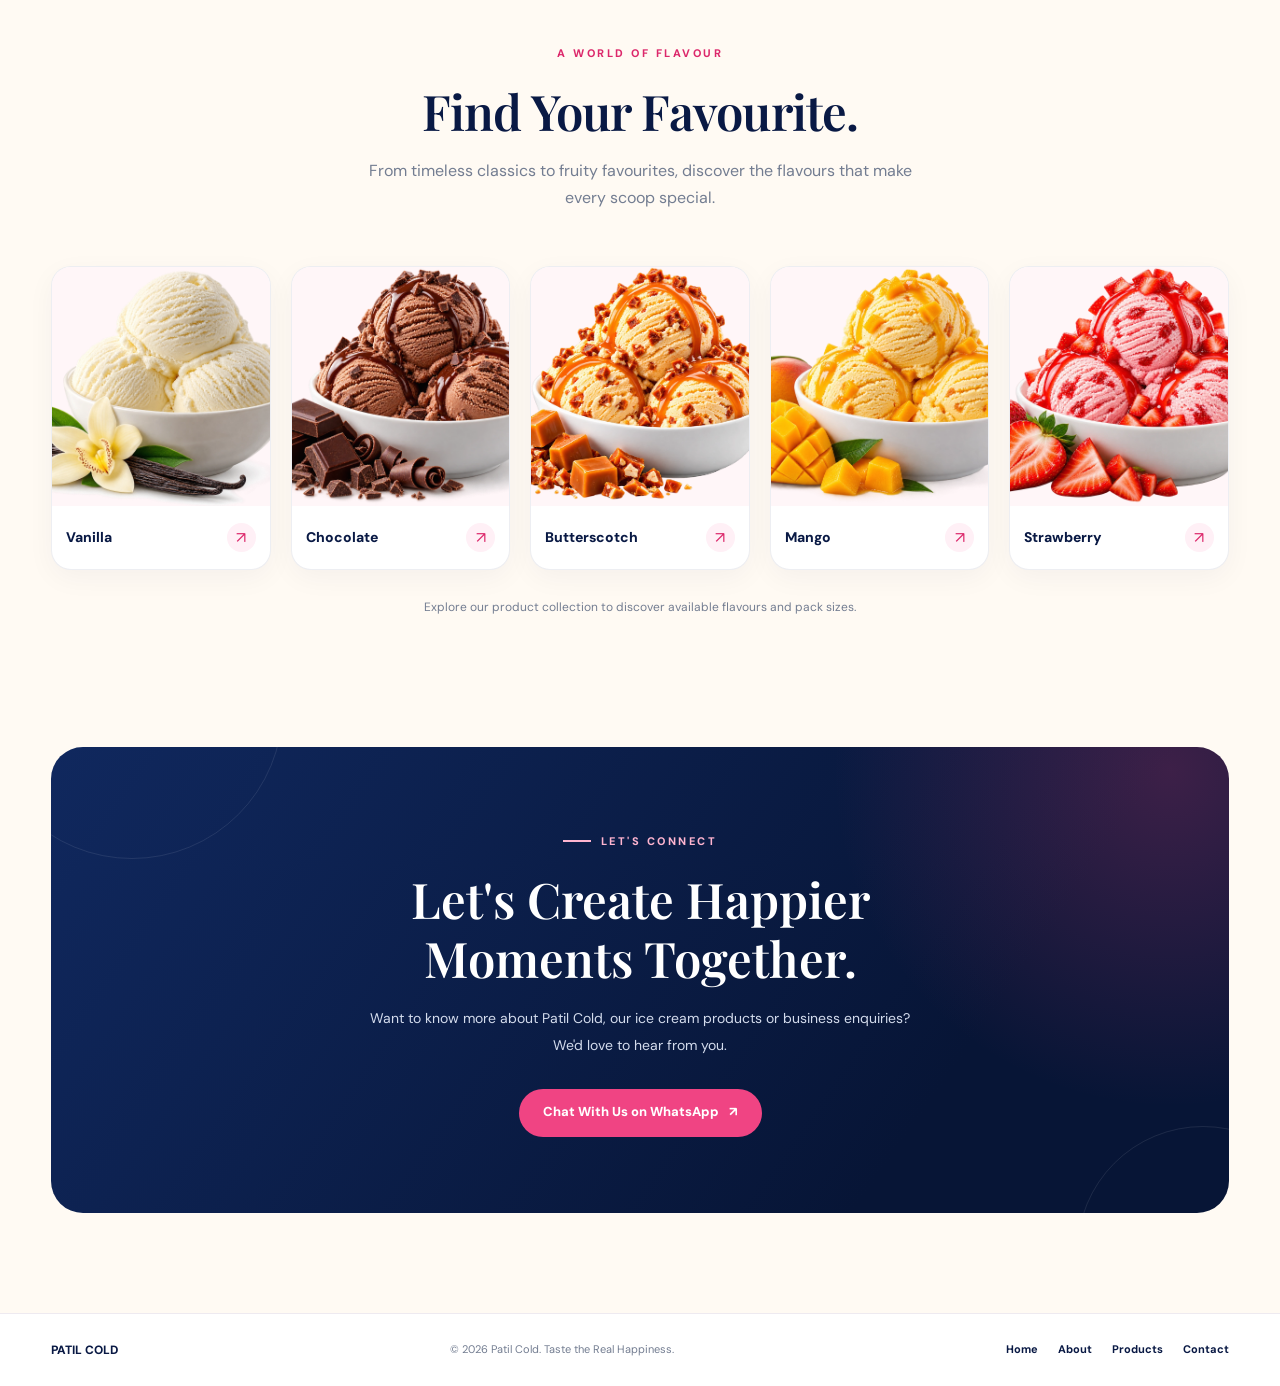
==== commit 63ebaf55: "Update about.html" ====
--- a/about.html
+++ b/about.html
@@ -1,756 +1,1946 @@
+
 <!DOCTYPE html>
 <html lang="en">
 <head>
-<meta charset="UTF-8">
-<meta name="viewport" content="width=device-width, initial-scale=1.0">
-<title>About Us | Patil Cold</title>
-<meta name="description" content="Learn about Patil Cold, its founder Aniket Adhao, and our vision to bring quality, delicious and affordable ice cream to every family.">
-
-<style>
-* {
-  box-sizing: border-box;
-  margin: 0;
-  padding: 0;
-}
-
-:root {
-  --navy: #071b52;
-  --pink: #ff3f87;
-  --cream: #fff8ef;
-  --text: #20283a;
-  --muted: #687188;
-}
-
-html {
-  scroll-behavior: smooth;
-}
-
-body {
-  font-family: Arial, Helvetica, sans-serif;
-  color: var(--text);
-  background: #fff;
-  line-height: 1.6;
-}
-
-a {
-  text-decoration: none;
-  color: inherit;
-}
-
-.container {
-  width: 92%;
-  max-width: 1180px;
-  margin: 0 auto;
-}
-
-/* HEADER */
-.site-header {
-  height: 82px;
-  background: #fff;
-  border-bottom: 1px solid #eee;
-  position: sticky;
-  top: 0;
-  z-index: 1000;
-}
-
-.header-inner {
-  height: 100%;
-  display: flex;
-  align-items: center;
-  justify-content: space-between;
-  gap: 24px;
-}
-
-/* Smaller logo */
-.logo {
-  display: block;
-  width: 110px;
-  max-height: 72px;
-  height: auto;
-  object-fit: contain;
-}
-
-.nav-links {
-  display: flex;
-  align-items: center;
-  gap: 27px;
-  color: var(--navy);
-  font-size: 15px;
-  font-weight: 600;
-}
-
-.nav-links a:hover,
-.nav-links a.active {
-  color: var(--pink);
-}
-
-.enquire-btn {
-  display: inline-block;
-  background: var(--pink);
-  color: #fff;
-  padding: 11px 21px;
-  border-radius: 25px;
-  font-weight: 700;
-  white-space: nowrap;
-}
-
-.menu-btn {
-  display: none;
-  background: transparent;
-  border: 0;
-  color: var(--navy);
-  font-size: 28px;
-  cursor: pointer;
-}
-
-/* ABOUT HERO */
-.about-hero {
-  background: linear-gradient(
-    120deg,
-    #fff8ef 0%,
-    #fff 60%,
-    #fff1f7 100%
-  );
-  padding: 72px 0;
-}
-
-.hero-inner {
-  display: grid;
-  grid-template-columns: 1.05fr 0.95fr;
-  align-items: center;
-  gap: 55px;
-}
-
-.eyebrow {
-  font-size: 13px;
-  letter-spacing: 2px;
-  text-transform: uppercase;
-  color: var(--pink);
-  font-weight: 800;
-  margin-bottom: 12px;
-}
-
-.hero-copy h1 {
-  font-size: clamp(40px, 5vw, 62px);
-  line-height: 1.08;
-  color: var(--navy);
-  margin-bottom: 18px;
-}
-
-.hero-copy p {
-  max-width: 650px;
-  color: var(--muted);
-  font-size: 18px;
-}
-
-/* CIRCULAR ICE CREAM PHOTO */
-.hero-badge {
-  width: min(350px, 85vw);
-  aspect-ratio: 1;
-  margin: auto;
-  border-radius: 50%;
-  overflow: hidden;
-  background: linear-gradient(145deg, #fff, #ffe1ed);
-  border: 8px solid #fff;
-  box-shadow: 0 20px 55px rgba(7, 27, 82, 0.13);
-}
-
-.hero-badge img {
-  width: 100%;
-  height: 100%;
-  display: block;
-  object-fit: cover;
-  object-position: center;
-}
-
-/* GENERAL SECTIONS */
-.section {
-  padding: 75px 0;
-}
-
-/* FOUNDER */
-.founder-grid {
-  display: grid;
-  grid-template-columns: 0.8fr 1.2fr;
-  gap: 55px;
-  align-items: center;
-}
-
-.founder-card {
-  background: var(--navy);
-  color: #fff;
-  border-radius: 26px;
-  padding: 40px;
-  text-align: center;
-  box-shadow: 0 18px 45px rgba(7, 27, 82, 0.14);
-}
-
-.founder-avatar {
-  width: 120px;
-  height: 120px;
-  margin: 0 auto 20px;
-  border-radius: 50%;
-  background: linear-gradient(145deg, #fff, #ffdce9);
-  display: flex;
-  align-items: center;
-  justify-content: center;
-  color: var(--navy);
-  font-size: 42px;
-  font-weight: 800;
-}
-
-.founder-card h2 {
-  font-size: 28px;
-  margin-bottom: 4px;
-}
-
-.founder-role {
-  color: #ffb5d0;
-  font-weight: 700;
-  margin-bottom: 18px;
-}
-
-.founder-card p {
-  color: #dce4f7;
-  font-size: 15px;
-}
-
-.story h2 {
-  color: var(--navy);
-  font-size: 38px;
-  line-height: 1.15;
-  margin-bottom: 16px;
-}
-
-.story p {
-  color: var(--muted);
-  margin-bottom: 15px;
-}
-
-.signature {
-  margin-top: 22px;
-  color: var(--navy);
-  font-weight: 800;
-  font-size: 18px;
-}
-
-/* VISION AND MISSION */
-.cream {
-  background: var(--cream);
-}
-
-.section-heading {
-  text-align: center;
-  max-width: 760px;
-  margin: 0 auto 42px;
-}
-
-.section-heading h2 {
-  color: var(--navy);
-  font-size: 37px;
-  line-height: 1.2;
-  margin-bottom: 9px;
-}
-
-.section-heading p {
-  color: var(--muted);
-}
-
-.vision-grid {
-  display: grid;
-  grid-template-columns: 1fr 1fr;
-  gap: 24px;
-}
-
-.info-card {
-  background: #fff;
-  border: 1px solid #eee;
-  border-radius: 20px;
-  padding: 32px;
-  box-shadow: 0 10px 30px rgba(7, 27, 82, 0.07);
-}
-
-.icon {
-  width: 52px;
-  height: 52px;
-  border-radius: 15px;
-  background: #fff0f6;
-  display: flex;
-  align-items: center;
-  justify-content: center;
-  font-size: 25px;
-  margin-bottom: 18px;
-}
-
-.info-card h3 {
-  color: var(--navy);
-  font-size: 22px;
-  margin-bottom: 8px;
-}
-
-.info-card p {
-  color: var(--muted);
-  font-size: 15px;
-}
-
-/* WHY PATIL COLD */
-.why-grid {
-  display: grid;
-  grid-template-columns: repeat(4, 1fr);
-  gap: 20px;
-}
-
-.why-card {
-  padding: 26px 20px;
-  text-align: center;
-  border: 1px solid #eee;
-  border-radius: 18px;
-  background: #fff;
-}
-
-.why-card .icon {
-  margin: 0 auto 15px;
-}
-
-.why-card h3 {
-  font-size: 18px;
-  color: var(--navy);
-  margin-bottom: 7px;
-}
-
-.why-card p {
-  font-size: 14px;
-  color: var(--muted);
-}
-
-/* FLAVOURS */
-.flavour-grid {
-  display: grid;
-  grid-template-columns: repeat(5, 1fr);
-  gap: 16px;
-}
-
-.flavour-card {
-  border-radius: 18px;
-  overflow: hidden;
-  background: #fff;
-  border: 1px solid #eee;
-  box-shadow: 0 8px 24px rgba(7, 27, 82, 0.06);
-}
-
-.flavour-card img {
-  display: block;
-  width: 100%;
-  aspect-ratio: 1 / 1;
-  object-fit: cover;
-  background: #f8f8f8;
-}
-
-.flavour-card div {
-  padding: 13px;
-  text-align: center;
-}
-
-.flavour-card h3 {
-  font-size: 16px;
-  color: var(--navy);
-}
-
-/* WHATSAPP CTA */
-.cta {
-  background: var(--navy);
-  color: #fff;
-  text-align: center;
-  padding: 65px 20px;
-}
-
-.cta h2 {
-  font-size: 38px;
-  line-height: 1.2;
-  margin-bottom: 10px;
-}
-
-.cta p {
-  color: #dce4f7;
-  max-width: 650px;
-  margin: 0 auto 22px;
-}
-
-.cta a {
-  display: inline-block;
-  background: var(--pink);
-  color: #fff;
-  padding: 12px 24px;
-  border-radius: 25px;
-  font-weight: 700;
-}
-
-/* RESPONSIVE */
-@media (max-width: 1000px) {
-  .nav-links {
-    gap: 17px;
-  }
-
-  .flavour-grid {
-    grid-template-columns: repeat(3, 1fr);
-  }
-
-  .why-grid {
-    grid-template-columns: 1fr 1fr;
-  }
-}
-
-@media (max-width: 850px) {
-  .nav-links {
-    display: none;
-    position: absolute;
-    top: 82px;
-    left: 4%;
-    right: 4%;
-    background: #fff;
-    border: 1px solid #eee;
-    border-radius: 15px;
-    box-shadow: 0 12px 35px rgba(7, 27, 82, 0.12);
-    padding: 8px;
-  }
-
-  .nav-links.open {
-    display: flex;
-    flex-direction: column;
-    align-items: stretch;
-    gap: 0;
-  }
-
-  .nav-links a {
-    padding: 12px 15px;
-  }
-
-  .enquire-btn {
-    display: none;
-  }
-
-  .menu-btn {
-    display: block;
-  }
-
-  .hero-inner,
-  .founder-grid {
-    grid-template-columns: 1fr;
-    text-align: center;
-  }
-
-  .hero-copy p {
-    margin: 0 auto;
-  }
-
-  .hero-badge {
-    width: min(320px, 75vw);
-  }
-
-  .story {
-    text-align: left;
-  }
-
-  .vision-grid {
-    grid-template-columns: 1fr;
-  }
-}
-
-@media (max-width: 600px) {
-  .site-header {
-    height: 74px;
-  }
-
-  .nav-links {
-    top: 74px;
-  }
-
-  .logo {
-    width: 100px;
-    max-height: 64px;
-  }
-
-  .about-hero {
-    padding: 52px 0;
-  }
-
-  .hero-copy h1 {
-    font-size: 42px;
-  }
-
-  .hero-copy p {
-    font-size: 16px;
-  }
-
-  .section {
-    padding: 55px 0;
-  }
-
-  .section-heading h2,
-  .story h2,
-  .cta h2 {
-    font-size: 30px;
-  }
-
-  .founder-card {
-    padding: 30px 22px;
-  }
-
-  .why-grid {
-    grid-template-columns: 1fr 1fr;
-  }
-
-  .flavour-grid {
-    grid-template-columns: 1fr 1fr;
-  }
-}
-</style>
+  <meta charset="UTF-8">
+  <meta name="viewport" content="width=device-width, initial-scale=1.0">
+
+  <title>About Us | Patil Cold — Taste the Real Happiness</title>
+
+  <meta name="description" content="Discover the story, vision and mission of Patil Cold, an Indian ice cream brand focused on taste, quality and affordability.">
+
+  <meta name="theme-color" content="#091944">
+  <link rel="icon" type="image/png" href="assets/patilcold-favicon.png">
+
+  <link rel="preconnect" href="https://fonts.googleapis.com">
+  <link rel="preconnect" href="https://fonts.gstatic.com" crossorigin>
+  <link href="https://fonts.googleapis.com/css2?family=DM+Sans:wght@400;500;600;700;800&family=Playfair+Display:wght@500;600;700&display=swap" rel="stylesheet">
+
+  <style>
+    /* ========================================
+       PATIL COLD — PREMIUM ABOUT PAGE
+    ======================================== */
+
+    :root {
+      --navy: #091944;
+      --navy-light: #12285a;
+      --pink: #f04483;
+      --pink-dark: #dc286b;
+      --pink-light: #fff0f6;
+      --cream: #fffaf3;
+      --white: #ffffff;
+      --text: #273149;
+      --muted: #737d91;
+      --border: #eeeaf0;
+      --shadow: 0 20px 60px rgba(9, 25, 68, 0.08);
+      --radius: 24px;
+      --container: 1200px;
+    }
+
+    * {
+      box-sizing: border-box;
+      margin: 0;
+      padding: 0;
+    }
+
+    html {
+      scroll-behavior: smooth;
+      scroll-padding-top: 100px;
+    }
+
+    body {
+      font-family: "DM Sans", sans-serif;
+      color: var(--text);
+      background: var(--white);
+      line-height: 1.7;
+      overflow-x: hidden;
+      -webkit-font-smoothing: antialiased;
+    }
+
+    img {
+      max-width: 100%;
+    }
+
+    a {
+      text-decoration: none;
+      color: inherit;
+    }
+
+    button {
+      font: inherit;
+    }
+
+    .container {
+      width: min(92%, var(--container));
+      margin: 0 auto;
+    }
+
+    .section {
+      padding: 100px 0;
+    }
+
+    .cream-section {
+      background: var(--cream);
+    }
+
+    .eyebrow {
+      display: inline-flex;
+      align-items: center;
+      gap: 10px;
+      color: var(--pink-dark);
+      font-size: 11px;
+      font-weight: 800;
+      letter-spacing: 2.5px;
+      text-transform: uppercase;
+      margin-bottom: 19px;
+    }
+
+    .eyebrow::before {
+      content: "";
+      width: 28px;
+      height: 2px;
+      background: var(--pink);
+    }
+
+    .section-heading {
+      max-width: 680px;
+      margin: 0 auto 55px;
+      text-align: center;
+    }
+
+    .section-heading .eyebrow::before {
+      display: none;
+    }
+
+    .section-heading h2,
+    .story-content h2 {
+      font-family: "Playfair Display", Georgia, serif;
+      color: var(--navy);
+      font-size: clamp(34px, 4vw, 49px);
+      line-height: 1.2;
+      font-weight: 600;
+      letter-spacing: -0.8px;
+    }
+
+    .section-heading p {
+      color: var(--muted);
+      font-size: 16px;
+      max-width: 550px;
+      margin: 16px auto 0;
+    }
+
+    /* ========================================
+       HEADER
+    ======================================== */
+
+    .site-header {
+      position: sticky;
+      top: 0;
+      z-index: 1000;
+      height: 86px;
+      background: rgba(255, 255, 255, 0.96);
+      border-bottom: 1px solid rgba(9, 25, 68, 0.07);
+      backdrop-filter: blur(18px);
+    }
+
+    .header-inner {
+      height: 100%;
+      display: flex;
+      align-items: center;
+      justify-content: space-between;
+      gap: 30px;
+    }
+
+    .brand-logo {
+      display: flex;
+      align-items: center;
+      flex-shrink: 0;
+    }
+
+    .logo {
+      width: 118px;
+      height: 72px;
+      display: block;
+      object-fit: contain;
+    }
+
+    .nav-links {
+      display: flex;
+      align-items: center;
+      gap: 34px;
+    }
+
+    .nav-links a {
+      position: relative;
+      padding: 10px 0;
+      color: var(--navy);
+      font-size: 14px;
+      font-weight: 700;
+      transition: color 0.25s ease;
+    }
+
+    .nav-links a::after {
+      content: "";
+      position: absolute;
+      left: 0;
+      bottom: 3px;
+      width: 0;
+      height: 2px;
+      border-radius: 5px;
+      background: var(--pink);
+      transition: width 0.25s ease;
+    }
+
+    .nav-links a:hover,
+    .nav-links a.active {
+      color: var(--pink-dark);
+    }
+
+    .nav-links a:hover::after,
+    .nav-links a.active::after {
+      width: 100%;
+    }
+
+    .button {
+      min-height: 48px;
+      display: inline-flex;
+      justify-content: center;
+      align-items: center;
+      gap: 10px;
+      padding: 12px 24px;
+      border: 0;
+      border-radius: 50px;
+      font-size: 13px;
+      font-weight: 800;
+      transition: transform 0.25s ease, box-shadow 0.25s ease,
+                  background 0.25s ease;
+      cursor: pointer;
+    }
+
+    .button:hover {
+      transform: translateY(-3px);
+    }
+
+    .button-pink {
+      background: var(--pink);
+      color: var(--white);
+      box-shadow: 0 9px 24px rgba(240, 68, 131, 0.23);
+    }
+
+    .button-pink:hover {
+      background: var(--pink-dark);
+      box-shadow: 0 12px 28px rgba(240, 68, 131, 0.3);
+    }
+
+    .button-outline {
+      background: transparent;
+      border: 1px solid rgba(9, 25, 68, 0.2);
+      color: var(--navy);
+    }
+
+    .menu-btn {
+      display: none;
+      width: 45px;
+      height: 45px;
+      border: 1px solid var(--border);
+      border-radius: 50%;
+      background: var(--white);
+      color: var(--navy);
+      font-size: 23px;
+      cursor: pointer;
+    }
+
+    /* ========================================
+       HERO SECTION
+    ======================================== */
+
+    .about-hero {
+      position: relative;
+      isolation: isolate;
+      padding: 94px 0 100px;
+      overflow: hidden;
+      background:
+        radial-gradient(ellipse at 90% 20%,
+          rgba(240, 68, 131, 0.10), transparent 34%),
+        radial-gradient(ellipse at 5% 95%,
+          rgba(255, 213, 165, 0.25), transparent 38%),
+        linear-gradient(120deg, #fffaf4 0%, #fff 53%, #fff5f9 100%);
+    }
+
+    .about-hero::before {
+      content: "";
+      position: absolute;
+      z-index: -1;
+      top: -150px;
+      right: -100px;
+      width: 420px;
+      height: 420px;
+      border: 1px solid rgba(240, 68, 131, 0.12);
+      border-radius: 50%;
+    }
+
+    .about-hero::after {
+      content: "";
+      position: absolute;
+      z-index: -1;
+      bottom: -220px;
+      left: 36%;
+      width: 340px;
+      height: 340px;
+      border: 1px solid rgba(9, 25, 68, 0.06);
+      border-radius: 50%;
+    }
+
+    .hero-inner {
+      display: grid;
+      grid-template-columns: 1.05fr 0.95fr;
+      align-items: center;
+      gap: 80px;
+    }
+
+    .hero-copy {
+      max-width: 610px;
+    }
+
+    .hero-copy .eyebrow {
+      margin-bottom: 24px;
+    }
+
+    .hero-copy h1 {
+      color: var(--navy);
+      font-family: "Playfair Display", Georgia, serif;
+      font-size: clamp(47px, 5.4vw, 73px);
+      font-weight: 600;
+      letter-spacing: -2px;
+      line-height: 1.08;
+      margin-bottom: 24px;
+    }
+
+    .hero-copy h1 span {
+      color: var(--pink);
+      font-style: italic;
+    }
+
+    .hero-copy > p {
+      max-width: 490px;
+      color: var(--muted);
+      font-size: 17px;
+      line-height: 1.9;
+      margin-bottom: 30px;
+    }
+
+    .hero-actions {
+      display: flex;
+      flex-wrap: wrap;
+      align-items: center;
+      gap: 14px;
+    }
+
+    .hero-note {
+      display: flex;
+      align-items: center;
+      gap: 12px;
+      margin-top: 33px;
+      color: var(--muted);
+      font-size: 12px;
+      font-weight: 600;
+    }
+
+    .note-icon {
+      width: 35px;
+      height: 35px;
+      display: grid;
+      place-items: center;
+      flex-shrink: 0;
+      border-radius: 50%;
+      background: var(--pink-light);
+      color: var(--pink-dark);
+      font-size: 17px;
+    }
+
+    .hero-visual {
+      position: relative;
+      width: 100%;
+      max-width: 475px;
+      justify-self: center;
+    }
+
+    .hero-image-frame {
+      position: relative;
+      width: 100%;
+      aspect-ratio: 0.94;
+      padding: 12px;
+      border: 1px solid rgba(240, 68, 131, 0.16);
+      border-radius: 48% 48% 30px 30px;
+      background: rgba(255, 255, 255, 0.72);
+      box-shadow: 0 30px 80px rgba(9, 25, 68, 0.10);
+    }
+
+    .hero-image-frame img {
+      width: 100%;
+      height: 100%;
+      display: block;
+      object-fit: cover;
+      object-position: center;
+      border-radius: 48% 48% 22px 22px;
+    }
+
+    .floating-note {
+      position: absolute;
+      left: -35px;
+      bottom: 48px;
+      display: flex;
+      align-items: center;
+      gap: 12px;
+      padding: 17px 20px;
+      background: var(--white);
+      border: 1px solid rgba(9, 25, 68, 0.06);
+      border-radius: 16px;
+      box-shadow: var(--shadow);
+    }
+
+    .floating-note .note-symbol {
+      width: 42px;
+      height: 42px;
+      display: grid;
+      place-items: center;
+      background: var(--pink-light);
+      border-radius: 12px;
+      font-size: 21px;
+    }
+
+    .floating-note strong {
+      display: block;
+      color: var(--navy);
+      font-size: 13px;
+    }
+
+    .floating-note small {
+      display: block;
+      color: var(--muted);
+      font-size: 11px;
+    }
+
+    .hero-stamp {
+      position: absolute;
+      top: 35px;
+      right: -24px;
+      width: 91px;
+      height: 91px;
+      display: flex;
+      flex-direction: column;
+      align-items: center;
+      justify-content: center;
+      text-align: center;
+      border-radius: 50%;
+      background: var(--pink);
+      color: var(--white);
+      border: 5px solid var(--white);
+      box-shadow: 0 10px 30px rgba(240, 68, 131, 0.23);
+      transform: rotate(10deg);
+    }
+
+    .hero-stamp strong {
+      font-size: 12px;
+      line-height: 1.3;
+    }
+
+    .hero-stamp span {
+      font-size: 19px;
+    }
+
+    /* ========================================
+       BRAND INTRO STRIP
+    ======================================== */
+
+    .brand-strip {
+      background: var(--navy);
+      color: var(--white);
+      padding: 24px 0;
+    }
+
+    .strip-inner {
+      display: grid;
+      grid-template-columns: repeat(3, 1fr);
+      gap: 24px;
+    }
+
+    .strip-item {
+      display: flex;
+      justify-content: center;
+      align-items: center;
+      gap: 12px;
+      text-align: center;
+    }
+
+    .strip-item .strip-icon {
+      font-size: 24px;
+    }
+
+    .strip-item strong {
+      display: block;
+      font-size: 13px;
+      line-height: 1.4;
+    }
+
+    .strip-item small {
+      display: block;
+      color: #c6cee2;
+      font-size: 11px;
+      margin-top: 3px;
+    }
+
+    /* ========================================
+       FOUNDER & STORY
+    ======================================== */
+
+    .founder-grid {
+      display: grid;
+      grid-template-columns: 0.82fr 1.18fr;
+      align-items: center;
+      gap: 85px;
+    }
+
+    .founder-card {
+      position: relative;
+      overflow: hidden;
+      padding: 42px 34px;
+      border-radius: 28px;
+      background: linear-gradient(150deg, #10265a, #071536);
+      color: var(--white);
+      text-align: center;
+      box-shadow: 0 25px 65px rgba(9, 25, 68, 0.16);
+    }
+
+    .founder-card::before,
+    .founder-card::after {
+      content: "";
+      position: absolute;
+      border: 1px solid rgba(255, 255, 255, 0.09);
+      border-radius: 50%;
+      pointer-events: none;
+    }
+
+    .founder-card::before {
+      width: 220px;
+      height: 220px;
+      top: -125px;
+      right: -100px;
+    }
+
+    .founder-card::after {
+      width: 190px;
+      height: 190px;
+      bottom: -125px;
+      left: -85px;
+    }
+
+    .founder-avatar {
+      position: relative;
+      z-index: 1;
+      width: 112px;
+      height: 112px;
+      display: grid;
+      place-items: center;
+      margin: 0 auto 24px;
+      border-radius: 50%;
+      border: 5px solid rgba(255, 255, 255, 0.95);
+      background: linear-gradient(140deg, #ffe2ed, #fff7ee);
+      color: var(--navy);
+      font-family: "Playfair Display", Georgia, serif;
+      font-size: 36px;
+      font-weight: 700;
+      box-shadow: 0 10px 30px rgba(0, 0, 0, 0.15);
+    }
+
+    .founder-card .founder-label {
+      position: relative;
+      z-index: 1;
+      display: inline-block;
+      padding: 6px 13px;
+      margin-bottom: 13px;
+      border: 1px solid rgba(255, 255, 255, 0.18);
+      border-radius: 30px;
+      color: #ffd0e1;
+      font-size: 10px;
+      letter-spacing: 1.6px;
+      text-transform: uppercase;
+      font-weight: 800;
+    }
+
+    .founder-card h3 {
+      position: relative;
+      z-index: 1;
+      font-family: "Playfair Display", Georgia, serif;
+      font-size: 28px;
+      line-height: 1.3;
+      margin-bottom: 7px;
+    }
+
+    .founder-role {
+      position: relative;
+      z-index: 1;
+      color: #f6a9c8;
+      font-size: 12px;
+      font-weight: 700;
+      margin-bottom: 22px;
+    }
+
+    .founder-card > p {
+      position: relative;
+      z-index: 1;
+      color: #d3dbee;
+      font-size: 13px;
+      line-height: 1.9;
+    }
+
+    .founder-divider {
+      position: relative;
+      z-index: 1;
+      height: 1px;
+      background: rgba(255, 255, 255, 0.15);
+      margin: 26px 0 19px;
+    }
+
+    .founder-quote {
+      position: relative;
+      z-index: 1;
+      color: var(--white);
+      font-family: "Playfair Display", Georgia, serif;
+      font-size: 17px;
+      font-style: italic;
+      line-height: 1.6;
+    }
+
+    .story-content .eyebrow {
+      margin-bottom: 20px;
+    }
+
+    .story-content h2 {
+      margin-bottom: 23px;
+    }
+
+    .story-content > p {
+      color: var(--muted);
+      font-size: 15px;
+      line-height: 2;
+      margin-bottom: 17px;
+    }
+
+    .story-content > p strong {
+      color: var(--navy);
+    }
+
+    .founder-signature {
+      display: flex;
+      align-items: center;
+      gap: 14px;
+      margin-top: 27px;
+    }
+
+    .signature-line {
+      width: 42px;
+      height: 2px;
+      background: var(--pink);
+    }
+
+    .founder-signature strong {
+      display: block;
+      color: var(--navy);
+      font-size: 14px;
+    }
+
+    .founder-signature span {
+      display: block;
+      color: var(--muted);
+      font-size: 11px;
+    }
+
+    /* ========================================
+       VISION & MISSION
+    ======================================== */
+
+    .vision-grid {
+      display: grid;
+      grid-template-columns: repeat(2, 1fr);
+      gap: 28px;
+    }
+
+    .vision-card {
+      position: relative;
+      overflow: hidden;
+      padding: 42px;
+      border-radius: var(--radius);
+      background: var(--white);
+      border: 1px solid rgba(9, 25, 68, 0.06);
+      box-shadow: 0 12px 40px rgba(9, 25, 68, 0.045);
+      transition: transform 0.3s ease, box-shadow 0.3s ease;
+    }
+
+    .vision-card:hover {
+      transform: translateY(-6px);
+      box-shadow: var(--shadow);
+    }
+
+    .vision-card::after {
+      content: "";
+      position: absolute;
+      top: -55px;
+      right: -55px;
+      width: 155px;
+      height: 155px;
+      border-radius: 50%;
+      background: var(--pink-light);
+      opacity: 0.65;
+    }
+
+    .vision-icon {
+      position: relative;
+      z-index: 1;
+      width: 61px;
+      height: 61px;
+      display: grid;
+      place-items: center;
+      margin-bottom: 27px;
+      border-radius: 18px;
+      background: var(--pink-light);
+      font-size: 28px;
+    }
+
+    .vision-card h3 {
+      color: var(--navy);
+      font-family: "Playfair Display", Georgia, serif;
+      font-size: 28px;
+      margin-bottom: 13px;
+    }
+
+    .vision-card p {
+      position: relative;
+      z-index: 1;
+      color: var(--muted);
+      font-size: 14px;
+      line-height: 1.95;
+    }
+
+    .card-number {
+      position: absolute;
+      right: 28px;
+      bottom: 16px;
+      color: rgba(9, 25, 68, 0.045);
+      font-family: "Playfair Display", Georgia, serif;
+      font-size: 90px;
+      font-weight: 700;
+      line-height: 1;
+      pointer-events: none;
+    }
+
+    /* ========================================
+       WHY PATIL COLD
+    ======================================== */
+
+    .why-grid {
+      display: grid;
+      grid-template-columns: repeat(4, 1fr);
+      gap: 20px;
+    }
+
+    .why-card {
+      padding: 31px 22px;
+      border: 1px solid var(--border);
+      border-radius: 21px;
+      background: var(--white);
+      text-align: center;
+      transition: transform 0.3s ease, border-color 0.3s ease,
+                  box-shadow 0.3s ease;
+    }
+
+    .why-card:hover {
+      transform: translateY(-7px);
+      border-color: #ffd0e0;
+      box-shadow: 0 18px 40px rgba(9, 25, 68, 0.07);
+    }
+
+    .why-icon {
+      width: 65px;
+      height: 65px;
+      display: grid;
+      place-items: center;
+      margin: 0 auto 20px;
+      border-radius: 21px;
+      background: var(--pink-light);
+      font-size: 29px;
+    }
+
+    .why-card h3 {
+      color: var(--navy);
+      font-size: 16px;
+      font-weight: 800;
+      margin-bottom: 10px;
+    }
+
+    .why-card p {
+      color: var(--muted);
+      font-size: 12px;
+      line-height: 1.9;
+    }
+
+    /* ========================================
+       FLAVOUR COLLECTION
+    ======================================== */
+
+    .flavour-grid {
+      display: grid;
+      grid-template-columns: repeat(5, minmax(0, 1fr));
+      gap: 20px;
+    }
+
+    .flavour-card {
+      display: block;
+      overflow: hidden;
+      border-radius: 20px;
+      background: var(--white);
+      border: 1px solid rgba(9, 25, 68, 0.07);
+      box-shadow: 0 8px 28px rgba(9, 25, 68, 0.045);
+      transition: transform 0.3s ease, box-shadow 0.3s ease;
+    }
+
+    .flavour-card:hover {
+      transform: translateY(-8px);
+      box-shadow: 0 20px 45px rgba(9, 25, 68, 0.12);
+    }
+
+    .flavour-image {
+      position: relative;
+      overflow: hidden;
+      background: #fff6f8;
+      aspect-ratio: 0.91;
+    }
+
+    .flavour-image img {
+      display: block;
+      width: 100%;
+      height: 100%;
+      object-fit: cover;
+      transition: transform 0.55s ease;
+    }
+
+    .flavour-card:hover .flavour-image img {
+      transform: scale(1.07);
+    }
+
+    .flavour-details {
+      display: flex;
+      justify-content: space-between;
+      align-items: center;
+      gap: 7px;
+      padding: 17px 14px;
+    }
+
+    .flavour-details h3 {
+      color: var(--navy);
+      font-size: 14px;
+      font-weight: 800;
+    }
+
+    .flavour-arrow {
+      width: 29px;
+      height: 29px;
+      display: grid;
+      place-items: center;
+      flex-shrink: 0;
+      border-radius: 50%;
+      background: var(--pink-light);
+      color: var(--pink-dark);
+      font-size: 16px;
+      transition: background 0.25s ease, color 0.25s ease;
+    }
+
+    .flavour-card:hover .flavour-arrow {
+      background: var(--pink);
+      color: var(--white);
+    }
+
+    .flavour-footnote {
+      margin-top: 27px;
+      color: var(--muted);
+      text-align: center;
+      font-size: 12px;
+    }
+
+    /* ========================================
+       FINAL CTA
+    ======================================== */
+
+    .cta-section {
+      padding: 30px 0 100px;
+      background: var(--cream);
+    }
+
+    .cta-panel {
+      position: relative;
+      isolation: isolate;
+      overflow: hidden;
+      padding: 76px 35px;
+      border-radius: 32px;
+      background:
+        radial-gradient(circle at 95% 5%,
+          rgba(240, 68, 131, 0.23), transparent 28%),
+        linear-gradient(125deg, #10285e, #071536 75%);
+      text-align: center;
+      color: var(--white);
+    }
+
+    .cta-panel::before,
+    .cta-panel::after {
+      content: "";
+      position: absolute;
+      z-index: -1;
+      border: 1px solid rgba(255, 255, 255, 0.09);
+      border-radius: 50%;
+    }
+
+    .cta-panel::before {
+      width: 300px;
+      height: 300px;
+      top: -190px;
+      left: -70px;
+    }
+
+    .cta-panel::after {
+      width: 250px;
+      height: 250px;
+      right: -100px;
+      bottom: -165px;
+    }
+
+    .cta-panel .eyebrow {
+      color: #ffb5d0;
+    }
+
+    .cta-panel .eyebrow::before {
+      background: #ffb5d0;
+    }
+
+    .cta-panel h2 {
+      max-width: 720px;
+      margin: 0 auto 18px;
+      font-family: "Playfair Display", Georgia, serif;
+      font-size: clamp(34px, 4vw, 49px);
+      line-height: 1.2;
+      font-weight: 600;
+    }
+
+    .cta-panel > p {
+      max-width: 570px;
+      margin: 0 auto 30px;
+      color: #d4dced;
+      font-size: 14px;
+      line-height: 1.9;
+    }
+
+    .cta-panel .button {
+      background: var(--pink);
+      color: var(--white);
+    }
+
+    .cta-panel .button:hover {
+      background: var(--pink-dark);
+    }
+
+    /* ========================================
+       FOOTER
+    ======================================== */
+
+    .site-footer {
+      padding: 26px 0;
+      border-top: 1px solid var(--border);
+      background: var(--white);
+    }
+
+    .footer-inner {
+      display: flex;
+      justify-content: space-between;
+      align-items: center;
+      gap: 20px;
+    }
+
+    .footer-brand {
+      color: var(--navy);
+      font-size: 12px;
+      font-weight: 800;
+    }
+
+    .footer-copy {
+      color: var(--muted);
+      font-size: 11px;
+    }
+
+    .footer-links {
+      display: flex;
+      gap: 20px;
+      color: var(--navy);
+      font-size: 11px;
+      font-weight: 700;
+    }
+
+    .footer-links a:hover {
+      color: var(--pink-dark);
+    }
+
+    /* ========================================
+       RESPONSIVE DESIGN
+    ======================================== */
+
+    @media (min-width: 1400px) {
+      .about-hero {
+        padding: 110px 0 120px;
+      }
+    }
+
+    @media (max-width: 1050px) {
+      .nav-links {
+        gap: 22px;
+      }
+
+      .hero-inner {
+        gap: 45px;
+      }
+
+      .founder-grid {
+        gap: 50px;
+      }
+
+      .why-grid {
+        grid-template-columns: repeat(2, minmax(0, 1fr));
+      }
+
+      .flavour-grid {
+        grid-template-columns: repeat(3, minmax(0, 1fr));
+      }
+    }
+
+    @media (max-width: 850px) {
+      .site-header {
+        height: 76px;
+      }
+
+      .logo {
+        width: 105px;
+        height: 65px;
+      }
+
+      .menu-btn {
+        display: grid;
+        place-items: center;
+      }
+
+      .header-inner > .button {
+        display: none;
+      }
+
+      .nav-links {
+        position: absolute;
+        top: 76px;
+        left: 4%;
+        right: 4%;
+        display: none;
+        flex-direction: column;
+        align-items: stretch;
+        gap: 0;
+        padding: 10px;
+        border: 1px solid var(--border);
+        border-radius: 18px;
+        background: var(--white);
+        box-shadow: 0 18px 45px rgba(9, 25, 68, 0.13);
+      }
+
+      .nav-links.open {
+        display: flex;
+      }
+
+      .nav-links a {
+        padding: 13px 16px;
+        border-radius: 10px;
+      }
+
+      .nav-links a:hover,
+      .nav-links a.active {
+        background: var(--pink-light);
+      }
+
+      .nav-links a::after {
+        display: none;
+      }
+
+      .about-hero {
+        padding: 70px 0 80px;
+      }
+
+      .hero-inner {
+        grid-template-columns: 1fr;
+        gap: 55px;
+      }
+
+      .hero-copy {
+        max-width: 680px;
+        margin: 0 auto;
+        text-align: center;
+      }
+
+      .hero-copy > p {
+        margin-left: auto;
+        margin-right: auto;
+      }
+
+      .hero-copy .eyebrow {
+        justify-content: center;
+      }
+
+      .hero-actions,
+      .hero-note {
+        justify-content: center;
+      }
+
+      .hero-visual {
+        max-width: 430px;
+      }
+
+      .founder-grid {
+        grid-template-columns: 1fr;
+        gap: 48px;
+      }
+
+      .founder-card {
+        width: 100%;
+        max-width: 470px;
+        margin: 0 auto;
+      }
+
+      .story-content {
+        max-width: 680px;
+        margin: 0 auto;
+      }
+
+      .vision-grid {
+        gap: 18px;
+      }
+
+      .vision-card {
+        padding: 30px;
+      }
+
+      .section {
+        padding: 75px 0;
+      }
+
+      .cta-section {
+        padding: 20px 0 75px;
+      }
+
+      .cta-panel {
+        padding: 60px 28px;
+      }
+    }
+
+    @media (max-width: 600px) {
+      .container {
+        width: 90%;
+      }
+
+      .section {
+        padding: 62px 0;
+      }
+
+      .about-hero {
+        padding: 57px 0 67px;
+      }
+
+      .hero-inner {
+        gap: 43px;
+      }
+
+      .hero-copy h1 {
+        font-size: clamp(43px, 11vw, 58px);
+        letter-spacing: -1.5px;
+      }
+
+      .hero-copy > p {
+        font-size: 14px;
+        line-height: 1.85;
+      }
+
+      .hero-copy .eyebrow {
+        font-size: 10px;
+        letter-spacing: 2px;
+      }
+
+      .hero-actions {
+        flex-direction: column;
+        align-items: stretch;
+      }
+
+      .hero-actions .button {
+        width: 100%;
+      }
+
+      .hero-note {
+        text-align: left;
+        justify-content: flex-start;
+        font-size: 11px;
+      }
+
+      .hero-image-frame {
+        padding: 8px;
+        border-radius: 48% 48% 23px 23px;
+      }
+
+      .floating-note {
+        left: -7px;
+        bottom: 22px;
+        padding: 12px;
+        gap: 9px;
+      }
+
+      .floating-note .note-symbol {
+        width: 34px;
+        height: 34px;
+        font-size: 17px;
+      }
+
+      .floating-note strong {
+        font-size: 11px;
+      }
+
+      .floating-note small {
+        font-size: 9px;
+      }
+
+      .hero-stamp {
+        top: 20px;
+        right: -7px;
+        width: 73px;
+        height: 73px;
+        border-width: 4px;
+      }
+
+      .hero-stamp strong {
+        font-size: 9px;
+      }
+
+      .hero-stamp span {
+        font-size: 15px;
+      }
+
+      .strip-inner {
+        grid-template-columns: 1fr;
+        gap: 22px;
+      }
+
+      .strip-item {
+        justify-content: flex-start;
+        text-align: left;
+      }
+
+      .section-heading {
+        margin-bottom: 35px;
+      }
+
+      .section-heading h2,
+      .story-content h2 {
+        font-size: 35px;
+      }
+
+      .section-heading p {
+        font-size: 13px;
+      }
+
+      .founder-card {
+        padding: 36px 24px;
+      }
+
+      .founder-card h3 {
+        font-size: 25px;
+      }
+
+      .story-content > p {
+        font-size: 13px;
+      }
+
+      .vision-grid {
+        grid-template-columns: 1fr;
+      }
+
+      .vision-card {
+        padding: 29px 25px;
+      }
+
+      .vision-card h3 {
+        font-size: 25px;
+      }
+
+      .why-grid {
+        grid-template-columns: repeat(2, minmax(0, 1fr));
+        gap: 12px;
+      }
+
+      .why-card {
+        padding: 24px 13px;
+        border-radius: 17px;
+      }
+
+      .why-icon {
+        width: 53px;
+        height: 53px;
+        margin-bottom: 15px;
+        border-radius: 16px;
+        font-size: 24px;
+      }
+
+      .why-card h3 {
+        font-size: 14px;
+      }
+
+      .why-card p {
+        font-size: 11px;
+      }
+
+      .flavour-grid {
+        grid-template-columns: repeat(2, minmax(0, 1fr));
+        gap: 13px;
+      }
+
+      .flavour-details {
+        padding: 13px 10px;
+      }
+
+      .flavour-details h3 {
+        font-size: 12px;
+      }
+
+      .flavour-arrow {
+        width: 26px;
+        height: 26px;
+        font-size: 14px;
+      }
+
+      .flavour-footnote {
+        font-size: 11px;
+        line-height: 1.8;
+      }
+
+      .cta-section {
+        padding: 0 0 60px;
+      }
+
+      .cta-panel {
+        padding: 49px 20px;
+        border-radius: 23px;
+      }
+
+      .cta-panel h2 {
+        font-size: 35px;
+      }
+
+      .cta-panel > p {
+        font-size: 12px;
+      }
+
+      .footer-inner {
+        flex-direction: column;
+        text-align: center;
+        gap: 12px;
+      }
+
+      .footer-links {
+        justify-content: center;
+      }
+    }
+
+    @media (prefers-reduced-motion: reduce) {
+      *,
+      *::before,
+      *::after {
+        scroll-behavior: auto !important;
+        transition-duration: 0.01ms !important;
+        animation-duration: 0.01ms !important;
+      }
+    }
+  </style>
 </head>
 
 <body>
 
-<header class="site-header">
-  <div class="container header-inner">
-
-    <a href="index.html" aria-label="Patil Cold Home">
-      <img src="assets/logo.webp" alt="Patil Cold" class="logo">
-    </a>
-
-    <nav class="nav-links" id="navLinks" aria-label="Main navigation">
-      <a href="index.html">Home</a>
-      <a href="about.html" class="active">About Us</a>
-      <a href="products.html">Products</a>
-      <a href="contact.html">Contact</a>
-    </nav>
-
-    <a class="enquire-btn"
-       target="_blank"
-       rel="noopener"
-       href="https://wa.me/917666582152?text=Hello%20Patil%20Cold%2C%20I%20am%20interested%20in%20your%20ice%20cream%20products.%20Please%20share%20more%20details.%20Thank%20you.">
-      Enquire Now
-    </a>
-
-    <button class="menu-btn" id="menuBtn" type="button"
-            aria-label="Open menu" aria-expanded="false">☰</button>
-
-  </div>
-</header>
-
-<main>
-
-  <!-- ABOUT HERO -->
-  <section class="about-hero">
-    <div class="container hero-inner">
-
-      <div class="hero-copy">
-        <div class="eyebrow">About Patil Cold</div>
-        <h1>Happiness in Every Scoop.</h1>
-        <p>
-          Patil Cold is built with a simple vision — to bring quality,
-          delicious and affordable ice cream to every family.
+  <!-- HEADER -->
+  <header class="site-header">
+    <div class="container header-inner">
+
+      <a href="index.html"
+         class="brand-logo"
+         aria-label="Patil Cold Home">
+        <img
+          src="assets/logo.webp"
+          alt="Patil Cold Logo"
+          class="logo">
+      </a>
+
+      <nav class="nav-links" id="navLinks" aria-label="Main navigation">
+        <a href="index.html">Home</a>
+        <a href="about.html" class="active" aria-current="page">About Us</a>
+        <a href="products.html">Products</a>
+        <a href="contact.html">Contact</a>
+      </nav>
+
+      <a
+        class="button button-pink"
+        href="https://wa.me/917666582152?text=Hello%20Patil%20Cold%2C%20I%20am%20interested%20in%20your%20ice%20cream%20products.%20Please%20share%20more%20details."
+        target="_blank"
+        rel="noopener noreferrer">
+        Enquire Now <span aria-hidden="true">↗</span>
+      </a>
+
+      <button
+        class="menu-btn"
+        id="menuBtn"
+        type="button"
+        aria-label="Open navigation menu"
+        aria-expanded="false"
+        aria-controls="navLinks">
+        ☰
+      </button>
+
+    </div>
+  </header>
+
+  <main>
+
+    <!-- PREMIUM HERO -->
+    <section class="about-hero">
+      <div class="container hero-inner">
+
+        <div class="hero-copy">
+
+          <div class="eyebrow">Discover Patil Cold</div>
+
+          <h1>
+            Happiness<br>
+            in Every <span>Scoop.</span>
+          </h1>
+
+          <p>
+            Every great brand begins with a simple idea.
+            Ours is to bring delicious, affordable ice cream
+            and a little more happiness into everyday life.
+          </p>
+
+          <div class="hero-actions">
+            <a href="#our-story" class="button button-pink">
+              Discover Our Story
+              <span aria-hidden="true">↘</span>
+            </a>
+
+            <a href="products.html" class="button button-outline">
+              Explore Flavours
+              <span aria-hidden="true">→</span>
+            </a>
+          </div>
+
+          <div class="hero-note">
+            <span class="note-icon" aria-hidden="true">♡</span>
+            <span>Made for everyday treats and memorable moments.</span>
+          </div>
+
+        </div>
+
+        <div class="hero-visual">
+
+          <div class="hero-image-frame">
+            <img
+              src="assets/about-icecream.webp"
+              alt="Delicious ice cream collection representing Patil Cold"
+              fetchpriority="high">
+          </div>
+
+          <div class="floating-note">
+            <div class="note-symbol" aria-hidden="true">🍦</div>
+            <div>
+              <strong>A Little More Happiness</strong>
+              <small>One scoop at a time</small>
+            </div>
+          </div>
+
+          <div class="hero-stamp" aria-label="Taste the real happiness">
+            <span aria-hidden="true">✦</span>
+            <strong>TASTE THE<br>HAPPINESS</strong>
+          </div>
+
+        </div>
+
+      </div>
+    </section>
+
+    <!-- BRAND VALUES STRIP -->
+    <section class="brand-strip" aria-label="Our brand values">
+      <div class="container strip-inner">
+
+        <div class="strip-item">
+          <span class="strip-icon" aria-hidden="true">🍦</span>
+          <div>
+            <strong>Made for Every Craving</strong>
+            <small>Flavours for everyday enjoyment</small>
+          </div>
+        </div>
+
+        <div class="strip-item">
+          <span class="strip-icon" aria-hidden="true">♡</span>
+          <div>
+            <strong>Happiness in Every Moment</strong>
+            <small>Little treats, lasting memories</small>
+          </div>
+        </div>
+
+        <div class="strip-item">
+          <span class="strip-icon" aria-hidden="true">✦</span>
+          <div>
+            <strong>Value You Can Enjoy</strong>
+            <small>Delicious treats at accessible prices</small>
+          </div>
+        </div>
+
+      </div>
+    </section>
+
+    <!-- OUR STORY & FOUNDER -->
+    <section class="section" id="our-story">
+      <div class="container founder-grid">
+
+        <article class="founder-card">
+
+          <div class="founder-avatar" aria-label="Founder initials">
+            AA
+          </div>
+
+          <div class="founder-label">The Person Behind the Vision</div>
+
+          <h3>Aniket Adhao</h3>
+
+          <div class="founder-role">
+            Founder, Patil Cold · Electronics Engineer
+          </div>
+
+          <p>
+            Building a brand with a simple purpose:
+            making enjoyable ice cream more accessible
+            while earning the trust of customers.
+          </p>
+
+          <div class="founder-divider"></div>
+
+          <div class="founder-quote">
+            “A simple idea, a bigger vision,
+            and happiness in every scoop.”
+          </div>
+
+        </article>
+
+        <div class="story-content">
+
+          <div class="eyebrow">Our Story</div>
+
+          <h2>
+            A simple idea.<br>
+            A bigger vision.
+          </h2>
+
+          <p>
+            Hello, I'm <strong>Aniket Adhao</strong>, the founder
+            of Patil Cold and an Electronics Engineer.
+            I started Patil Cold with a vision to build a brand
+            that brings delicious and affordable ice cream
+            closer to every family.
+          </p>
+
+          <p>
+            For us, ice cream is more than a dessert.
+            It is a reason to celebrate, a way to share a smile,
+            and a small pleasure that makes ordinary days special.
+          </p>
+
+          <p>
+            Our ambition is to grow Patil Cold into a recognised
+            Indian ice cream brand by focusing on taste,
+            consistent quality, customer satisfaction,
+            and value for money.
+          </p>
+
+          <p>
+            As we grow, we want to create products that people
+            love, build lasting relationships with our customers,
+            and bring happier moments to more homes across India.
+          </p>
+
+          <div class="founder-signature">
+            <span class="signature-line"></span>
+            <div>
+              <strong>Aniket Adhao</strong>
+              <span>Founder, Patil Cold</span>
+            </div>
+          </div>
+
+        </div>
+
+      </div>
+    </section>
+
+    <!-- VISION AND MISSION -->
+    <section class="section cream-section" id="vision-mission">
+      <div class="container">
+
+        <div class="section-heading">
+          <div class="eyebrow">What Drives Us</div>
+
+          <h2>
+            Our Vision &amp; Mission
+          </h2>
+
+          <p>
+            A clear purpose guides every step of our journey
+            towards building a trusted Indian ice cream brand.
+          </p>
+        </div>
+
+        <div class="vision-grid">
+
+          <article class="vision-card">
+            <div class="vision-icon" aria-hidden="true">🎯</div>
+
+            <h3>Our Vision</h3>
+
+            <p>
+              To build Patil Cold into a trusted Indian ice cream
+              brand that brings delicious and affordable ice cream
+              to families across India, creating joyful experiences
+              one scoop at a time.
+            </p>
+
+            <span class="card-number" aria-hidden="true">01</span>
+          </article>
+
+          <article class="vision-card">
+            <div class="vision-icon" aria-hidden="true">♡</div>
+
+            <h3>Our Mission</h3>
+
+            <p>
+              To focus on great taste, consistent quality,
+              customer satisfaction and accessible pricing
+              while continuously improving our products
+              and the experience we offer our customers.
+            </p>
+
+            <span class="card-number" aria-hidden="true">02</span>
+          </article>
+
+        </div>
+
+      </div>
+    </section>
+
+    <!-- WHY PATIL COLD -->
+    <section class="section" id="why-patil-cold">
+      <div class="container">
+
+        <div class="section-heading">
+          <div class="eyebrow">The Patil Cold Promise</div>
+
+          <h2>
+            Simple Values.<br>
+            Happier Moments.
+          </h2>
+
+          <p>
+            Four principles shape the experience we want
+            to create with every Patil Cold product.
+          </p>
+        </div>
+
+        <div class="why-grid">
+
+          <article class="why-card">
+            <div class="why-icon" aria-hidden="true">✦</div>
+
+            <h3>Quality First</h3>
+
+            <p>
+              We aim to deliver a consistent and enjoyable
+              product experience with quality at the heart
+              of our brand.
+            </p>
+          </article>
+
+          <article class="why-card">
+            <div class="why-icon" aria-hidden="true">🍦</div>
+
+            <h3>Great Taste</h3>
+
+            <p>
+              Familiar favourites and delightful flavours
+              made for everyday treats and special moments.
+            </p>
+          </article>
+
+          <article class="why-card">
+            <div class="why-icon" aria-hidden="true">♡</div>
+
+            <h3>Affordable Enjoyment</h3>
+
+            <p>
+              We believe that enjoying a delicious ice cream
+              should feel accessible and worth every rupee.
+            </p>
+          </article>
+
+          <article class="why-card">
+            <div class="why-icon" aria-hidden="true">😊</div>
+
+            <h3>Made for Everyone</h3>
+
+            <p>
+              A family-friendly brand inspired by smiles,
+              togetherness and the simple joy of sharing.
+            </p>
+          </article>
+
+        </div>
+
+      </div>
+    </section>
+
+    <!-- OUR FLAVOURS -->
+    <section class="section cream-section" id="our-flavours">
+      <div class="container">
+
+        <div class="section-heading">
+          <div class="eyebrow">A World of Flavour</div>
+
+          <h2>
+            Find Your Favourite.
+          </h2>
+
+          <p>
+            From timeless classics to fruity favourites,
+            discover the flavours that make every scoop special.
+          </p>
+        </div>
+
+        <div class="flavour-grid">
+
+          <a
+            class="flavour-card"
+            href="products.html?flavour=Vanilla"
+            aria-label="Explore Vanilla ice cream">
+
+            <div class="flavour-image">
+              <img
+                src="assets/products/vanilla.webp"
+                alt="Patil Cold Vanilla ice cream"
+                loading="lazy">
+            </div>
+
+            <div class="flavour-details">
+              <h3>Vanilla</h3>
+              <span class="flavour-arrow" aria-hidden="true">↗</span>
+            </div>
+          </a>
+
+          <a
+            class="flavour-card"
+            href="products.html?flavour=Chocolate"
+            aria-label="Explore Chocolate ice cream">
+
+            <div class="flavour-image">
+              <img
+                src="assets/products/chocolate.webp"
+                alt="Patil Cold Chocolate ice cream"
+                loading="lazy">
+            </div>
+
+            <div class="flavour-details">
+              <h3>Chocolate</h3>
+              <span class="flavour-arrow" aria-hidden="true">↗</span>
+            </div>
+          </a>
+
+          <a
+            class="flavour-card"
+            href="products.html?flavour=Butterscotch"
+            aria-label="Explore Butterscotch ice cream">
+
+            <div class="flavour-image">
+              <img
+                src="assets/products/butterscotch.webp"
+                alt="Patil Cold Butterscotch ice cream"
+                loading="lazy">
+            </div>
+
+            <div class="flavour-details">
+              <h3>Butterscotch</h3>
+              <span class="flavour-arrow" aria-hidden="true">↗</span>
+            </div>
+          </a>
+
+          <a
+            class="flavour-card"
+            href="products.html?flavour=Mango"
+            aria-label="Explore Mango ice cream">
+
+            <div class="flavour-image">
+              <img
+                src="assets/products/mango.webp"
+                alt="Patil Cold Mango ice cream"
+                loading="lazy">
+            </div>
+
+            <div class="flavour-details">
+              <h3>Mango</h3>
+              <span class="flavour-arrow" aria-hidden="true">↗</span>
+            </div>
+          </a>
+
+          <a
+            class="flavour-card"
+            href="products.html?flavour=Strawberry"
+            aria-label="Explore Strawberry ice cream">
+
+            <div class="flavour-image">
+              <img
+                src="assets/products/strawberry.webp"
+                alt="Patil Cold Strawberry ice cream"
+                loading="lazy">
+            </div>
+
+            <div class="flavour-details">
+              <h3>Strawberry</h3>
+              <span class="flavour-arrow" aria-hidden="true">↗</span>
+            </div>
+          </a>
+
+        </div>
+
+        <p class="flavour-footnote">
+          Explore our product collection to discover available flavours
+          and pack sizes.
         </p>
+
       </div>
-
-      <div class="hero-badge">
-        <img src="assets/about-icecream.webp"
-             alt="Delicious ice cream scoops with chocolate and strawberry">
+    </section>
+
+    <!-- WHATSAPP CALL TO ACTION -->
+    <section class="cta-section">
+      <div class="container">
+
+        <div class="cta-panel">
+
+          <div class="eyebrow">Let's Connect</div>
+
+          <h2>
+            Let's Create Happier<br>
+            Moments Together.
+          </h2>
+
+          <p>
+            Want to know more about Patil Cold, our ice cream
+            products or business enquiries? We'd love to hear from you.
+          </p>
+
+          <a
+            class="button"
+            href="https://wa.me/917666582152?text=Hello%20Patil%20Cold%2C%20I%20would%20like%20to%20know%20more%20about%20your%20ice%20cream%20products."
+            target="_blank"
+            rel="noopener noreferrer">
+            Chat With Us on WhatsApp
+            <span aria-hidden="true">↗</span>
+          </a>
+
+        </div>
+
       </div>
+    </section>
+
+  </main>
+
+  <!-- FOOTER -->
+  <footer class="site-footer">
+    <div class="container footer-inner">
+
+      <a href="index.html" class="footer-brand">
+        PATIL COLD
+      </a>
+
+      <p class="footer-copy">
+        © <span id="currentYear">2026</span> Patil Cold.
+        Taste the Real Happiness.
+      </p>
+
+      <nav class="footer-links" aria-label="Footer navigation">
+        <a href="index.html">Home</a>
+        <a href="about.html">About</a>
+        <a href="products.html">Products</a>
+        <a href="contact.html">Contact</a>
+      </nav>
 
     </div>
-  </section>
-
-  <!-- FOUNDER -->
-  <section class="section">
-    <div class="container founder-grid">
-
-      <div class="founder-card">
-        <div class="founder-avatar">AA</div>
-        <h2>Aniket Adhao</h2>
-        <div class="founder-role">
-          Founder, Patil Cold | Electronics Engineer
-        </div>
-        <p>
-          Building Patil Cold with a vision to create a trusted ice cream
-          brand focused on taste, quality and affordability.
-        </p>
-      </div>
-
-      <div class="story">
-        <div class="eyebrow">Our Founder</div>
-        <h2>A simple idea with a bigger vision.</h2>
-        <p>
-          Hi, I’m <strong>Aniket Adhao</strong>, Founder of Patil Cold
-          and an Electronics Engineer.
-        </p>
-        <p>
-          I founded Patil Cold with a vision to bring
-          <strong>quality, delicious, and affordable ice cream</strong>
-          to every family.
-        </p>
-        <p>
-          Our journey is driven by a focus on creating enjoyable products,
-          building customer trust and growing Patil Cold into a recognised
-          Indian ice cream brand.
-        </p>
-        <div class="signature">— Aniket Adhao, Founder</div>
-      </div>
-
-    </div>
-  </section>
-
-  <!-- VISION AND MISSION -->
-  <section class="section cream">
-    <div class="container">
-
-      <div class="section-heading">
-        <h2>Our Vision &amp; Mission</h2>
-        <p>Building a brand around taste, value and customer happiness.</p>
-      </div>
-
-      <div class="vision-grid">
-
-        <article class="info-card">
-          <div class="icon">🎯</div>
-          <h3>Our Vision</h3>
-          <p>
-            To build Patil Cold into a trusted Indian ice cream brand
-            that brings delicious and affordable ice cream to families
-            across India.
-          </p>
-        </article>
-
-        <article class="info-card">
-          <div class="icon">❤️</div>
-          <h3>Our Mission</h3>
-          <p>
-            To focus on taste, consistent quality, customer satisfaction
-            and value while continuously improving our products and
-            brand experience.
-          </p>
-        </article>
-
-      </div>
-    </div>
-  </section>
-
-  <!-- WHY PATIL COLD -->
-  <section class="section">
-    <div class="container">
-
-      <div class="section-heading">
-        <h2>Why Patil Cold?</h2>
-        <p>Four simple things at the heart of our brand.</p>
-      </div>
-
-      <div class="why-grid">
-
-        <article class="why-card">
-          <div class="icon">🥛</div>
-          <h3>Quality</h3>
-          <p>We aim to deliver a consistent and enjoyable product experience.</p>
-        </article>
-
-        <article class="why-card">
-          <div class="icon">🍦</div>
-          <h3>Great Taste</h3>
-          <p>Classic flavours made for everyday enjoyment.</p>
-        </article>
-
-        <article class="why-card">
-          <div class="icon">💰</div>
-          <h3>Affordable</h3>
-          <p>Delicious ice cream designed to offer good value.</p>
-        </article>
-
-        <article class="why-card">
-          <div class="icon">😊</div>
-          <h3>For Everyone</h3>
-          <p>A family-friendly brand made to create happy moments.</p>
-        </article>
-
-      </div>
-    </div>
-  </section>
-
-  <!-- FAVOURITE FLAVOURS -->
-  <section class="section cream">
-    <div class="container">
-
-      <div class="section-heading">
-        <h2>Our Favourite Flavours</h2>
-        <p>Five core flavours that represent the Patil Cold experience.</p>
-      </div>
-
-      <div class="flavour-grid">
-
-        <a class="flavour-card" href="products.html?flavour=Vanilla">
-          <img src="assets/products/vanilla.webp" alt="Patil Cold Vanilla">
-          <div><h3>Vanilla</h3></div>
-        </a>
-
-        <a class="flavour-card" href="products.html?flavour=Chocolate">
-          <img src="assets/products/chocolate.webp" alt="Patil Cold Chocolate">
-          <div><h3>Chocolate</h3></div>
-        </a>
-
-        <a class="flavour-card" href="products.html?flavour=Butterscotch">
-          <img src="assets/products/butterscotch.webp" alt="Patil Cold Butterscotch">
-          <div><h3>Butterscotch</h3></div>
-        </a>
-
-        <a class="flavour-card" href="products.html?flavour=Mango">
-          <img src="assets/products/mango.webp" alt="Patil Cold Mango">
-          <div><h3>Mango</h3></div>
-        </a>
-
-        <a class="flavour-card" href="products.html?flavour=Strawberry">
-          <img src="assets/products/strawberry.webp" alt="Patil Cold Strawberry">
-          <div><h3>Strawberry</h3></div>
-        </a>
-
-      </div>
-    </div>
-  </section>
-
-  <!-- WHATSAPP CTA -->
-  <section class="cta">
-    <div class="container">
-      <h2>Let’s create happier moments together.</h2>
-      <p>
-        Connect with Patil Cold for product information,
-        business enquiries and more details.
-      </p>
-      <a target="_blank"
-         rel="noopener"
-         href="https://wa.me/917666582152?text=Hello%20Patil%20Cold%2C%20I%20am%20interested%20in%20your%20ice%20cream%20products.%20Please%20share%20more%20details.%20Thank%20you.">
-        Enquire on WhatsApp
-      </a>
-    </div>
-  </section>
-
-</main>
-
-<script>
-(function () {
-  const button = document.getElementById('menuBtn');
-  const nav = document.getElementById('navLinks');
-
-  button.addEventListener('click', function () {
-    const isOpen = nav.classList.toggle('open');
-
-    button.textContent = isOpen ? '✕' : '☰';
-    button.setAttribute('aria-expanded', isOpen ? 'true' : 'false');
-  });
-
-  nav.querySelectorAll('a').forEach(function (link) {
-    link.addEventListener('click', function () {
-      nav.classList.remove('open');
-      button.textContent = '☰';
-      button.setAttribute('aria-expanded', 'false');
-    });
-  });
-})();
-</script>
+  </footer>
+
+  <!-- MOBILE MENU -->
+  <script>
+    (function () {
+      const menuButton = document.getElementById("menuBtn");
+      const navigation = document.getElementById("navLinks");
+
+      if (menuButton && navigation) {
+        menuButton.addEventListener("click", function () {
+          const isOpen = navigation.classList.toggle("open");
+
+          menuButton.textContent = isOpen ? "✕" : "☰";
+          menuButton.setAttribute("aria-expanded", String(isOpen));
+          menuButton.setAttribute(
+            "aria-label",
+            isOpen ? "Close navigation menu" : "Open navigation menu"
+          );
+        });
+
+        navigation.querySelectorAll("a").forEach(function (link) {
+          link.addEventListener("click", function () {
+            navigation.classList.remove("open");
+            menuButton.textContent = "☰";
+            menuButton.setAttribute("aria-expanded", "false");
+            menuButton.setAttribute(
+              "aria-label",
+              "Open navigation menu"
+            );
+          });
+        });
+
+        document.addEventListener("keydown", function (event) {
+          if (event.key === "Escape") {
+            navigation.classList.remove("open");
+            menuButton.textContent = "☰";
+            menuButton.setAttribute("aria-expanded", "false");
+            menuButton.setAttribute(
+              "aria-label",
+              "Open navigation menu"
+            );
+          }
+        });
+      }
+
+      const yearElement = document.getElementById("currentYear");
+
+      if (yearElement) {
+        yearElement.textContent = new Date().getFullYear();
+      }
+    })();
+  </script>
 
 </body>
 </html>
